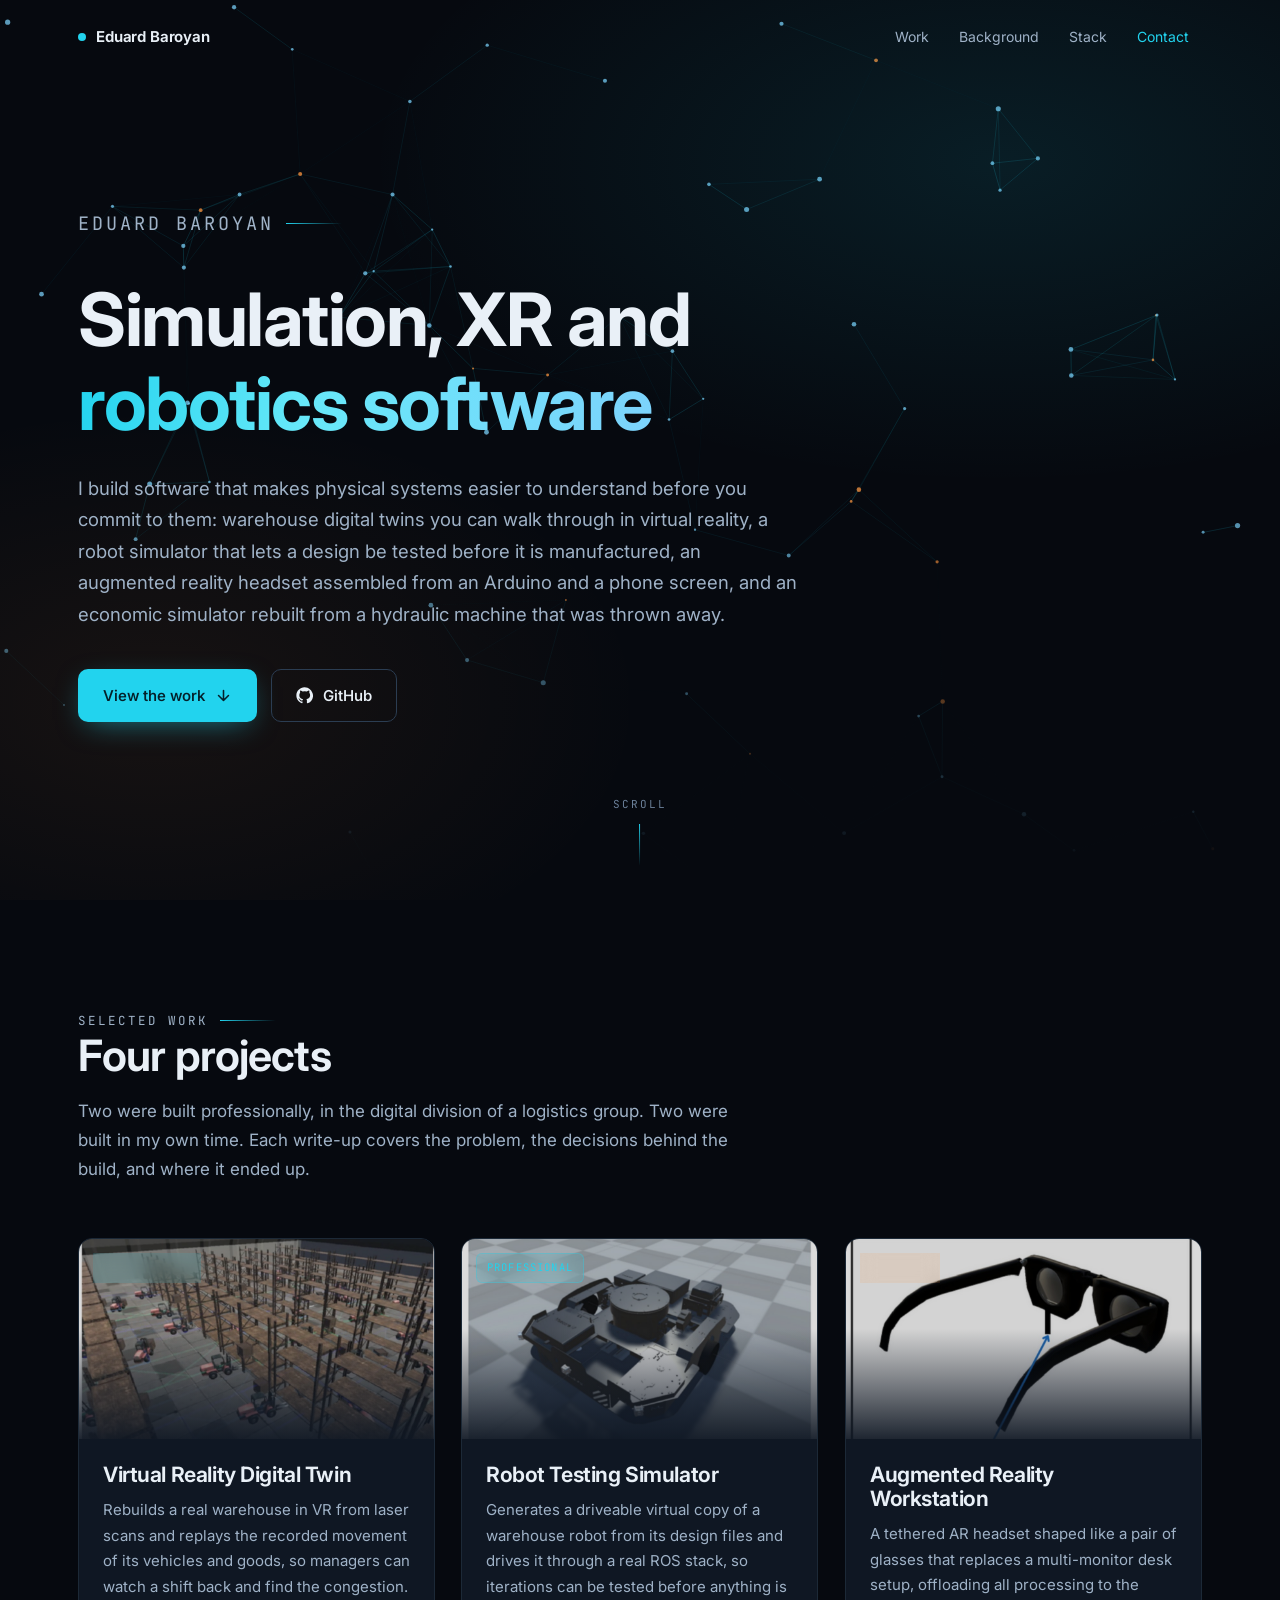
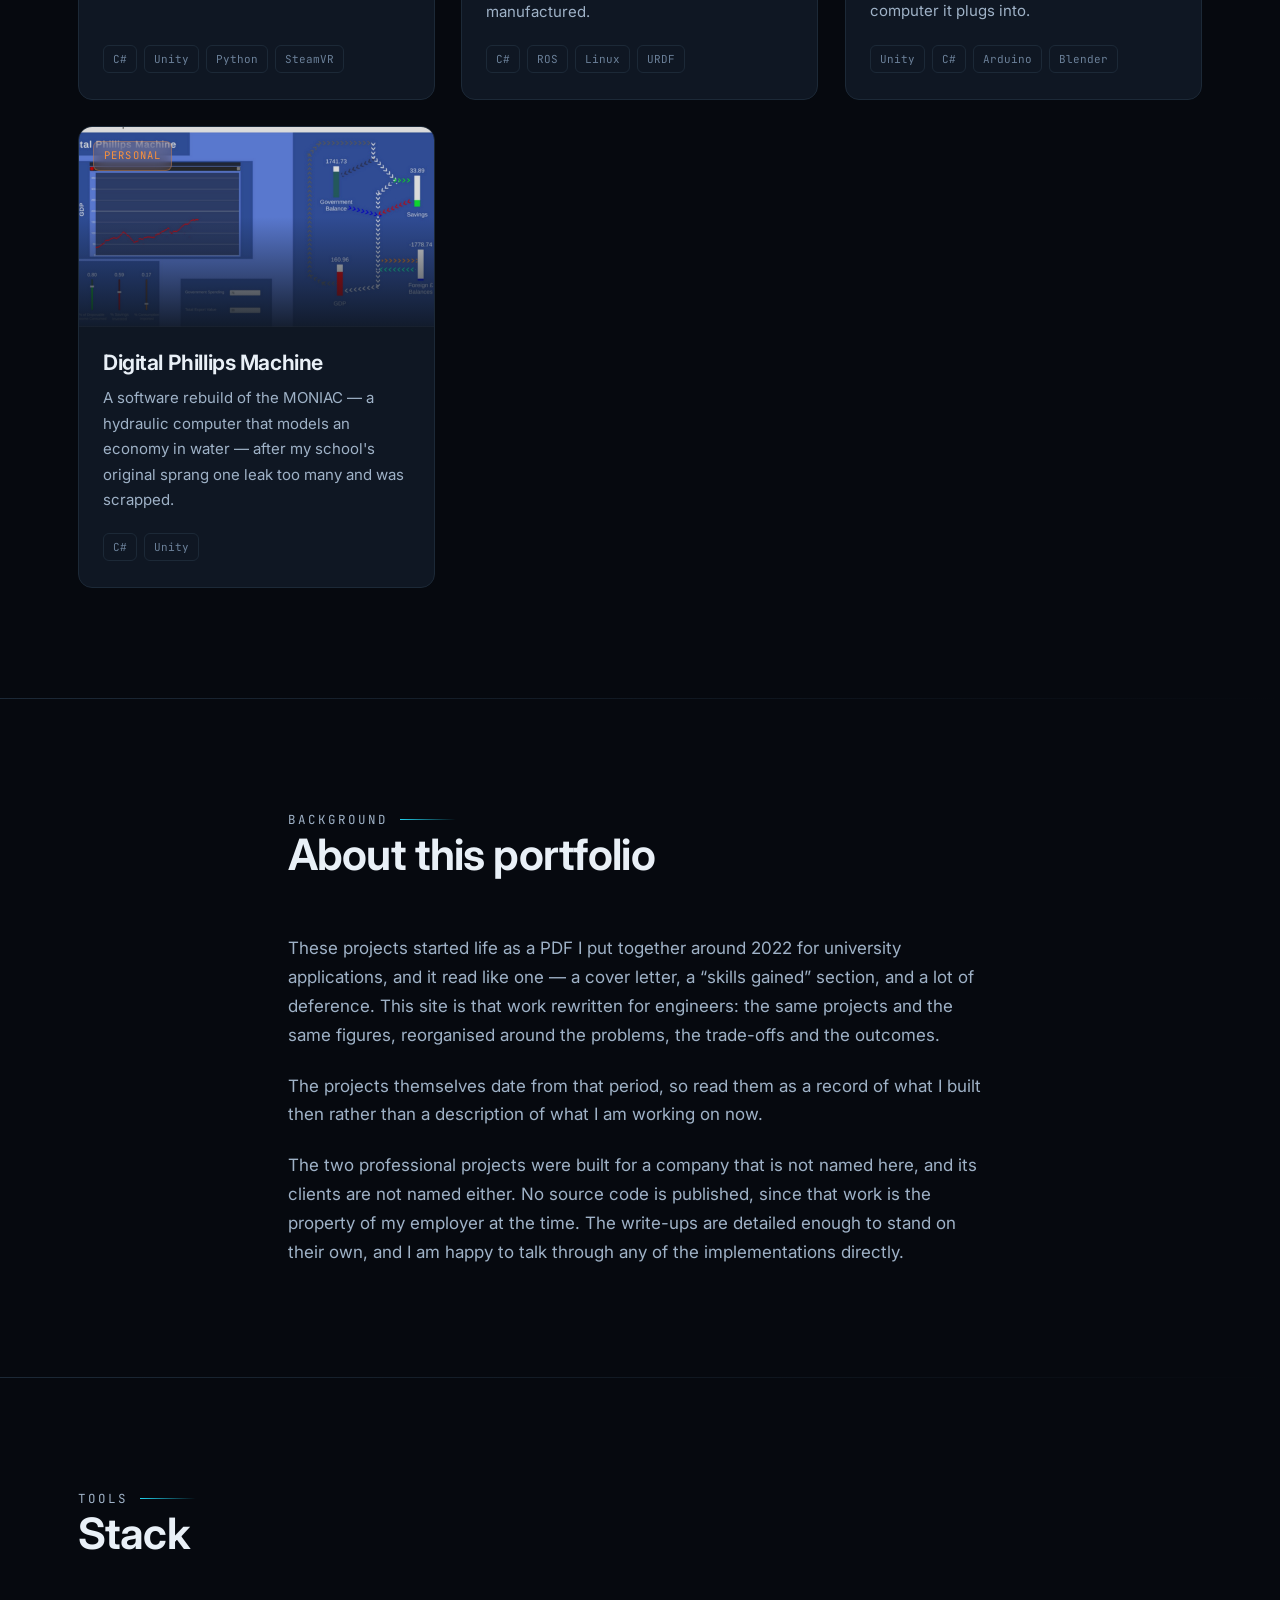
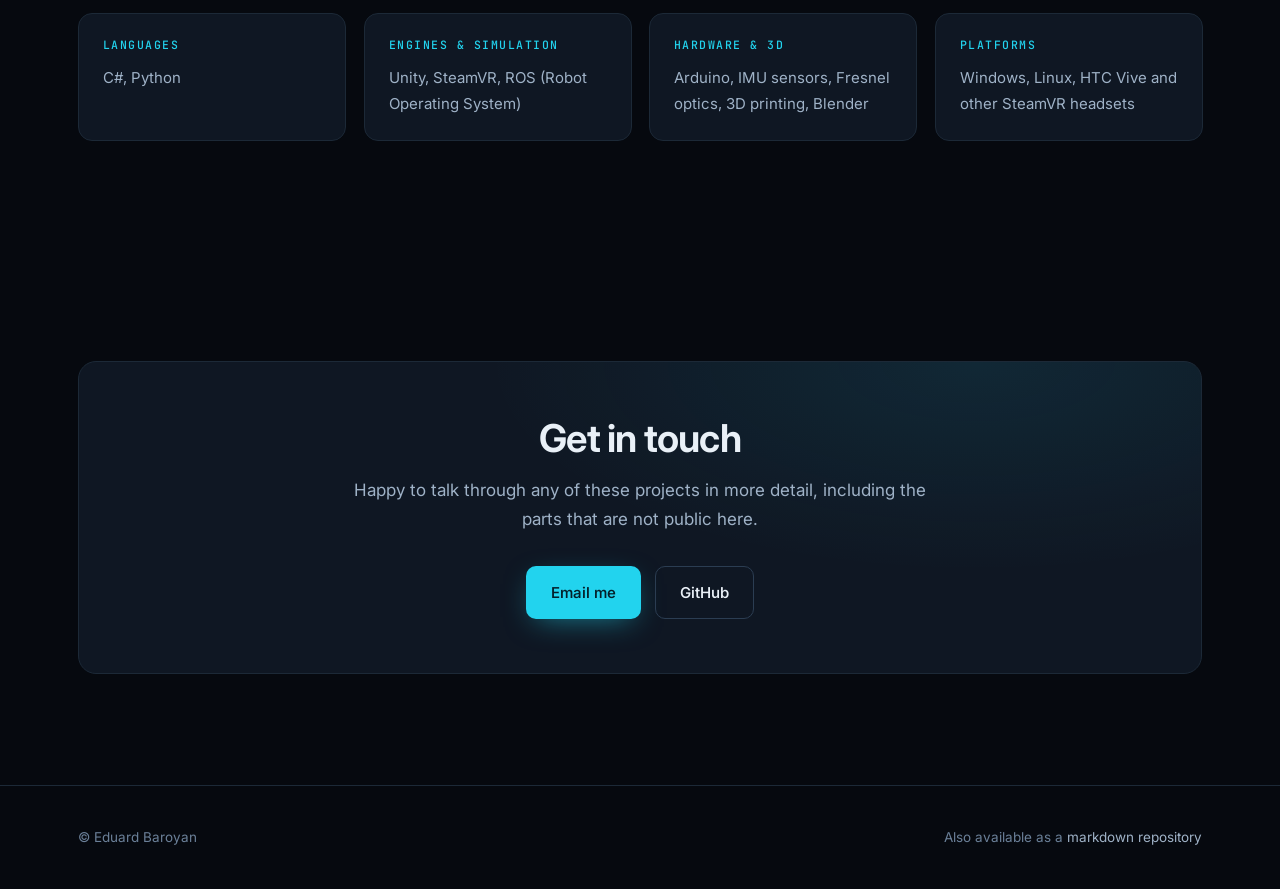
==== index.html @ 7ed6a8cb "Portfolio site: dark, animated, no build step Static HTML, one stylesheet and one script, served str" ====
<!DOCTYPE html>
<html lang="en">
<head>
<meta charset="utf-8">
<meta name="viewport" content="width=device-width, initial-scale=1">
<script>document.documentElement.className = "js";</script>
<title>Eduard Baroyan — Engineering &amp; Software Portfolio</title>
<meta name="description" content="Simulation, XR and robotics software: warehouse digital twins in virtual reality, a ROS robot testing simulator, a custom augmented reality headset, and an economic simulator.">
<meta name="author" content="Eduard Baroyan">

<meta property="og:type" content="website">
<meta property="og:title" content="Eduard Baroyan — Engineering &amp; Software Portfolio">
<meta property="og:description" content="Simulation, XR and robotics software: warehouse digital twins in virtual reality, a ROS robot testing simulator, a custom augmented reality headset, and an economic simulator.">
<meta property="og:image" content="https://edbaro23.github.io/assets/img/vr-digital-twin/warehouse-twin.jpg">
<meta property="og:url" content="https://edbaro23.github.io/">
<meta name="twitter:card" content="summary_large_image">

<link rel="icon" href="data:image/svg+xml,%3Csvg xmlns='http://www.w3.org/2000/svg' viewBox='0 0 32 32'%3E%3Crect width='32' height='32' rx='7' fill='%2306090f'/%3E%3Ccircle cx='16' cy='16' r='6' fill='none' stroke='%2322d3ee' stroke-width='2'/%3E%3Ccircle cx='16' cy='16' r='2.4' fill='%2322d3ee'/%3E%3C/svg%3E">

<link rel="preconnect" href="https://fonts.googleapis.com">
<link rel="preconnect" href="https://fonts.gstatic.com" crossorigin>
<link href="https://fonts.googleapis.com/css2?family=Inter:wght@400;500;600;700&family=JetBrains+Mono:wght@400;500&display=swap" rel="stylesheet">
<link rel="stylesheet" href="assets/css/style.css">
</head>
<body>

<div class="progress"></div>

<nav class="nav">
  <a class="nav__brand" href="#top"><span class="nav__dot"></span> Eduard Baroyan</a>
  <div class="nav__links">
    <a href="#work">Work</a>
    <a href="#background">Background</a>
    <a href="#stack">Stack</a>
    <a href="#contact">Contact</a>
  </div>
</nav>

<header class="hero" id="top">
  <canvas id="field" aria-hidden="true"></canvas>

  <div class="shell">
    <p class="eyebrow rise d1">Eduard Baroyan</p>
    <h1 class="rise d2">Simulation, XR and <span class="grad">robotics software</span></h1>
    <p class="rise d3">
      I build software that makes physical systems easier to understand before you commit to them:
      warehouse digital twins you can walk through in virtual reality, a robot simulator that lets a
      design be tested before it is manufactured, an augmented reality headset assembled from an Arduino
      and a phone screen, and an economic simulator rebuilt from a hydraulic machine that was thrown away.
    </p>
    <div class="cta-row rise d4">
      <a class="btn btn--primary" href="#work">
        View the work
        <svg viewBox="0 0 24 24" fill="none" stroke="currentColor" stroke-width="2.2" stroke-linecap="round" stroke-linejoin="round"><path d="M12 5v14M19 12l-7 7-7-7"/></svg>
      </a>
      <a class="btn btn--ghost" href="https://github.com/EdBaro23" target="_blank" rel="noopener">
        <svg viewBox="0 0 24 24" fill="currentColor"><path d="M12 .5C5.7.5.5 5.7.5 12c0 5.1 3.3 9.4 7.9 10.9.6.1.8-.2.8-.6v-2c-3.2.7-3.9-1.5-3.9-1.5-.5-1.3-1.3-1.7-1.3-1.7-1-.7.1-.7.1-.7 1.2.1 1.8 1.2 1.8 1.2 1 1.8 2.7 1.3 3.4 1 .1-.8.4-1.3.7-1.6-2.6-.3-5.3-1.3-5.3-5.7 0-1.3.5-2.3 1.2-3.1-.1-.3-.5-1.5.1-3.1 0 0 1-.3 3.3 1.2a11.4 11.4 0 0 1 6 0C17.6 4.7 18.6 5 18.6 5c.6 1.6.2 2.8.1 3.1.8.8 1.2 1.8 1.2 3.1 0 4.4-2.7 5.4-5.3 5.7.4.4.8 1.1.8 2.2v3.3c0 .4.2.7.8.6 4.6-1.5 7.9-5.8 7.9-10.9C23.5 5.7 18.3.5 12 .5z"/></svg>
        GitHub
      </a>
    </div>
  </div>

  <div class="scroll-hint" aria-hidden="true">Scroll<span></span></div>
</header>

<main>

<section id="work">
  <div class="shell">
    <div class="section-head reveal">
      <p class="eyebrow">Selected work</p>
      <h2>Four projects</h2>
      <p>
        Two were built professionally, in the digital division of a logistics group. Two were built in my
        own time. Each write-up covers the problem, the decisions behind the build, and where it ended up.
      </p>
    </div>

    <div class="grid">

      <a class="card reveal" href="projects/vr-digital-twin.html">
        <div class="card__media">
          <span class="tag tag--pro">Professional</span>
          <img src="assets/img/vr-digital-twin/warehouse-twin.jpg" alt="Warehouse vehicles moving through the digital twin" loading="lazy" width="1101" height="709">
        </div>
        <div class="card__body">
          <h3>Virtual Reality Digital Twin <span class="arrow">&rarr;</span></h3>
          <p>
            Rebuilds a real warehouse in VR from laser scans and replays the recorded movement of its
            vehicles and goods, so managers can watch a shift back and find the congestion.
          </p>
          <div class="stack-row">
            <span class="chip">C#</span><span class="chip">Unity</span><span class="chip">Python</span><span class="chip">SteamVR</span>
          </div>
        </div>
      </a>

      <a class="card reveal" data-delay="90" href="projects/robot-testing-simulator.html">
        <div class="card__media">
          <span class="tag tag--pro">Professional</span>
          <img src="assets/img/robot-testing-simulator/robot-model.jpg" alt="A simulated warehouse robot" loading="lazy" width="1106" height="776">
        </div>
        <div class="card__body">
          <h3>Robot Testing Simulator <span class="arrow">&rarr;</span></h3>
          <p>
            Generates a driveable virtual copy of a warehouse robot from its design files and drives it
            through a real ROS stack, so iterations can be tested before anything is manufactured.
          </p>
          <div class="stack-row">
            <span class="chip">C#</span><span class="chip">ROS</span><span class="chip">Linux</span><span class="chip">URDF</span>
          </div>
        </div>
      </a>

      <a class="card reveal" href="projects/ar-workstation.html">
        <div class="card__media">
          <span class="tag tag--personal">Personal</span>
          <img src="assets/img/ar-workstation/headset-render-angled.jpg" alt="Render of the augmented reality glasses" loading="lazy" width="1092" height="688">
        </div>
        <div class="card__body">
          <h3>Augmented Reality Workstation <span class="arrow">&rarr;</span></h3>
          <p>
            A tethered AR headset shaped like a pair of glasses that replaces a multi-monitor desk setup,
            offloading all processing to the computer it plugs into.
          </p>
          <div class="stack-row">
            <span class="chip">Unity</span><span class="chip">C#</span><span class="chip">Arduino</span><span class="chip">Blender</span>
          </div>
        </div>
      </a>

      <a class="card reveal" data-delay="90" href="projects/digital-phillips-machine.html">
        <div class="card__media">
          <span class="tag tag--personal">Personal</span>
          <img src="assets/img/digital-phillips-machine/app.jpg" alt="The Digital Phillips Machine application" loading="lazy" width="1400" height="676">
        </div>
        <div class="card__body">
          <h3>Digital Phillips Machine <span class="arrow">&rarr;</span></h3>
          <p>
            A software rebuild of the MONIAC &mdash; a hydraulic computer that models an economy in water
            &mdash; after my school's original sprang one leak too many and was scrapped.
          </p>
          <div class="stack-row">
            <span class="chip">C#</span><span class="chip">Unity</span>
          </div>
        </div>
      </a>

    </div>
  </div>
</section>

<hr class="rule">

<section id="background">
  <div class="shell narrow">
    <div class="section-head reveal">
      <p class="eyebrow">Background</p>
      <h2>About this portfolio</h2>
    </div>
    <div class="prose reveal">
      <p>
        These projects started life as a PDF I put together around 2022 for university applications, and it
        read like one &mdash; a cover letter, a &ldquo;skills gained&rdquo; section, and a lot of deference.
        This site is that work rewritten for engineers: the same projects and the same figures, reorganised
        around the problems, the trade-offs and the outcomes.
      </p>
      <p>
        The projects themselves date from that period, so read them as a record of what I built then rather
        than a description of what I am working on now.
      </p>
      <p>
        The two professional projects were built for a company that is not named here, and its clients are
        not named either. No source code is published, since that work is the property of my employer at the
        time. The write-ups are detailed enough to stand on their own, and I am happy to talk through any of
        the implementations directly.
      </p>
    </div>
  </div>
</section>

<hr class="rule">

<section id="stack">
  <div class="shell">
    <div class="section-head reveal">
      <p class="eyebrow">Tools</p>
      <h2>Stack</h2>
    </div>
    <div class="stack-grid">
      <div class="stack-card reveal"><h4>Languages</h4><p>C#, Python</p></div>
      <div class="stack-card reveal" data-delay="70"><h4>Engines &amp; simulation</h4><p>Unity, SteamVR, ROS (Robot Operating System)</p></div>
      <div class="stack-card reveal" data-delay="140"><h4>Hardware &amp; 3D</h4><p>Arduino, IMU sensors, Fresnel optics, 3D printing, Blender</p></div>
      <div class="stack-card reveal" data-delay="210"><h4>Platforms</h4><p>Windows, Linux, HTC Vive and other SteamVR headsets</p></div>
    </div>
  </div>
</section>

<section id="contact">
  <div class="shell">
    <div class="contact-box reveal">
      <h2>Get in touch</h2>
      <p>
        Happy to talk through any of these projects in more detail, including the parts that are not
        public here.
      </p>
      <div class="cta-row">
        <a class="btn btn--primary" href="mailto:eduardbaro4@gmail.com">Email me</a>
        <a class="btn btn--ghost" href="https://github.com/EdBaro23" target="_blank" rel="noopener">GitHub</a>
      </div>
    </div>
  </div>
</section>

</main>

<footer>
  <div class="shell">
    <div class="foot-row">
      <span>&copy; Eduard Baroyan</span>
      <span>Also available as a <a href="https://github.com/EdBaro23/engineering-portfolio">markdown repository</a></span>
    </div>
  </div>
</footer>

<script src="assets/js/main.js"></script>
</body>
</html>
---- assets/css/style.css ----
/* ============================================================
   Eduard Baroyan — engineering portfolio
   ============================================================ */

:root {
  --bg: #06090f;
  --bg-soft: #0a0f18;
  --surface: #0f1723;
  --surface-hi: #16202f;
  --border: #1c2937;
  --border-hi: #2b3d52;

  --text: #e9f0f7;
  --text-dim: #9fb2c7;
  --text-faint: #6b8099;

  --accent: #22d3ee;
  --accent-deep: #0891b2;
  --accent-soft: rgba(34, 211, 238, 0.12);
  --warm: #fb923c;
  --warm-soft: rgba(251, 146, 60, 0.12);

  --font: "Inter", -apple-system, BlinkMacSystemFont, "Segoe UI", Roboto, sans-serif;
  --mono: "JetBrains Mono", ui-monospace, SFMono-Regular, Menlo, monospace;

  --shell: 1180px;
  --radius: 14px;
  --ease: cubic-bezier(0.22, 1, 0.36, 1);
}

*,
*::before,
*::after { box-sizing: border-box; }

html {
  scroll-behavior: smooth;
  scroll-padding-top: 90px;
  -webkit-text-size-adjust: 100%;
}

body {
  margin: 0;
  background: var(--bg);
  color: var(--text);
  font-family: var(--font);
  font-size: 17px;
  line-height: 1.7;
  -webkit-font-smoothing: antialiased;
  overflow-x: hidden;
}

img { max-width: 100%; display: block; }
a { color: var(--accent); text-decoration: none; }

h1, h2, h3, h4 {
  line-height: 1.15;
  letter-spacing: -0.02em;
  margin: 0;
  font-weight: 650;
}

::selection { background: var(--accent); color: #04202a; }

.shell {
  width: 100%;
  max-width: var(--shell);
  margin: 0 auto;
  padding: 0 28px;
}

.narrow { max-width: 760px; }

/* ---------- scroll progress ---------- */

.progress {
  position: fixed;
  inset: 0 auto auto 0;
  height: 2px;
  width: 100%;
  transform: scaleX(0);
  transform-origin: 0 50%;
  background: linear-gradient(90deg, var(--accent-deep), var(--accent));
  z-index: 100;
}

/* ---------- navigation ---------- */

.nav {
  position: fixed;
  top: 0;
  left: 0;
  right: 0;
  z-index: 90;
  display: flex;
  align-items: center;
  justify-content: space-between;
  gap: 24px;
  padding: 18px 28px;
  max-width: var(--shell);
  margin: 0 auto;
  transition: transform 0.4s var(--ease), background 0.3s, border-color 0.3s, padding 0.3s;
}

.nav::before {
  content: "";
  position: fixed;
  inset: 0 0 auto 0;
  height: 72px;
  background: rgba(6, 9, 15, 0.72);
  backdrop-filter: blur(14px);
  -webkit-backdrop-filter: blur(14px);
  border-bottom: 1px solid transparent;
  opacity: 0;
  transition: opacity 0.35s, border-color 0.35s;
  z-index: -1;
}

.nav.stuck::before { opacity: 1; border-bottom-color: var(--border); }

.nav__brand {
  font-weight: 650;
  color: var(--text);
  letter-spacing: -0.01em;
  font-size: 15px;
  display: flex;
  align-items: center;
  gap: 10px;
}

.nav__dot {
  width: 8px;
  height: 8px;
  border-radius: 50%;
  background: var(--accent);
  box-shadow: 0 0 0 0 var(--accent-soft);
  animation: pulse 2.8s infinite;
}

@keyframes pulse {
  0%   { box-shadow: 0 0 0 0 rgba(34, 211, 238, 0.5); }
  70%  { box-shadow: 0 0 0 10px rgba(34, 211, 238, 0); }
  100% { box-shadow: 0 0 0 0 rgba(34, 211, 238, 0); }
}

.nav__links {
  display: flex;
  align-items: center;
  gap: 4px;
  font-size: 14px;
}

.nav__links a {
  color: var(--text-dim);
  padding: 7px 13px;
  border-radius: 8px;
  transition: color 0.2s, background 0.2s;
  position: relative;
}

.nav__links a:hover { color: var(--text); background: var(--surface); }
.nav__links a.active { color: var(--accent); }

/* ---------- hero ---------- */

.hero {
  position: relative;
  min-height: 100svh;
  display: flex;
  align-items: center;
  padding: 120px 0 90px;
  overflow: hidden;
}

#field {
  position: absolute;
  inset: 0;
  width: 100%;
  height: 100%;
  z-index: 0;
}

.hero::after {
  content: "";
  position: absolute;
  inset: 0;
  z-index: 1;
  pointer-events: none;
  background:
    radial-gradient(900px 460px at 78% 18%, rgba(34, 211, 238, 0.10), transparent 70%),
    radial-gradient(700px 420px at 12% 78%, rgba(251, 146, 60, 0.07), transparent 70%),
    linear-gradient(180deg, transparent 55%, var(--bg) 97%);
}

.hero .shell { position: relative; z-index: 2; }

.eyebrow {
  font-family: var(--mono);
  font-size: 12.5px;
  letter-spacing: 0.16em;
  text-transform: uppercase;
  color: var(--accent);
  margin: 0 0 22px;
  display: flex;
  align-items: center;
  gap: 12px;
}

.eyebrow::after {
  content: "";
  height: 1px;
  width: 56px;
  background: linear-gradient(90deg, var(--accent), transparent);
}

.hero h1 {
  font-size: clamp(2.6rem, 6.4vw, 4.6rem);
  font-weight: 700;
  max-width: 15ch;
  margin-bottom: 26px;
}

.hero h1 .grad {
  background: linear-gradient(100deg, var(--accent) 0%, #67e8f9 40%, #7dd3fc 100%);
  -webkit-background-clip: text;
  background-clip: text;
  -webkit-text-fill-color: transparent;
}

.hero p {
  font-size: clamp(1rem, 1.7vw, 1.16rem);
  color: var(--text-dim);
  max-width: 60ch;
  margin: 0 0 38px;
}

.cta-row { display: flex; flex-wrap: wrap; gap: 14px; align-items: center; }

.btn {
  display: inline-flex;
  align-items: center;
  gap: 10px;
  padding: 13px 24px;
  border-radius: 10px;
  font-size: 15px;
  font-weight: 550;
  border: 1px solid transparent;
  transition: transform 0.25s var(--ease), background 0.25s, border-color 0.25s, box-shadow 0.25s;
}

.btn--primary {
  background: var(--accent);
  color: #04202a;
  box-shadow: 0 8px 30px -10px rgba(34, 211, 238, 0.6);
}

.btn--primary:hover { transform: translateY(-2px); box-shadow: 0 14px 40px -12px rgba(34, 211, 238, 0.75); }

.btn--ghost { border-color: var(--border-hi); color: var(--text); }
.btn--ghost:hover { border-color: var(--accent); color: var(--accent); transform: translateY(-2px); }

.btn svg { width: 17px; height: 17px; }

/* scroll hint */

.scroll-hint {
  position: absolute;
  left: 50%;
  bottom: 34px;
  transform: translateX(-50%);
  z-index: 2;
  font-family: var(--mono);
  font-size: 11px;
  letter-spacing: 0.18em;
  text-transform: uppercase;
  color: var(--text-faint);
  display: flex;
  flex-direction: column;
  align-items: center;
  gap: 10px;
}

.scroll-hint span {
  width: 1px;
  height: 42px;
  background: linear-gradient(180deg, var(--accent), transparent);
  animation: drop 2.2s infinite;
}

@keyframes drop {
  0%   { transform: scaleY(0); transform-origin: top; }
  45%  { transform: scaleY(1); transform-origin: top; }
  55%  { transform: scaleY(1); transform-origin: bottom; }
  100% { transform: scaleY(0); transform-origin: bottom; }
}

/* ---------- sections ---------- */

section { padding: 110px 0; position: relative; }

.section-head { margin-bottom: 54px; }

.section-head h2 {
  font-size: clamp(1.9rem, 3.6vw, 2.7rem);
  margin-bottom: 16px;
}

.section-head p {
  color: var(--text-dim);
  max-width: 62ch;
  margin: 0;
}

.rule {
  height: 1px;
  background: linear-gradient(90deg, var(--border), transparent);
  border: 0;
  margin: 0;
}

/* ---------- project cards ---------- */

.grid {
  display: grid;
  grid-template-columns: repeat(auto-fit, minmax(340px, 1fr));
  gap: 26px;
}

.card {
  position: relative;
  display: flex;
  flex-direction: column;
  background: var(--surface);
  border: 1px solid var(--border);
  border-radius: var(--radius);
  overflow: hidden;
  color: inherit;
  transition: transform 0.45s var(--ease), border-color 0.35s, box-shadow 0.45s;
}

.card:hover {
  transform: translateY(-7px);
  border-color: var(--border-hi);
  box-shadow: 0 26px 60px -30px rgba(0, 0, 0, 0.95), 0 0 0 1px rgba(34, 211, 238, 0.14);
}

.card__media {
  position: relative;
  aspect-ratio: 16 / 9;
  overflow: hidden;
  background: var(--bg-soft);
}

.card__media img {
  width: 100%;
  height: 100%;
  object-fit: cover;
  transition: transform 0.7s var(--ease), filter 0.5s;
  filter: saturate(0.92) brightness(0.86);
}

.card:hover .card__media img { transform: scale(1.06); filter: saturate(1.05) brightness(1); }

.card__media::after {
  content: "";
  position: absolute;
  inset: 0;
  background: linear-gradient(180deg, transparent 45%, rgba(15, 23, 35, 0.92) 100%);
}

.tag {
  position: absolute;
  top: 14px;
  left: 14px;
  z-index: 2;
  font-family: var(--mono);
  font-size: 10.5px;
  letter-spacing: 0.11em;
  text-transform: uppercase;
  padding: 5px 10px;
  border-radius: 6px;
  backdrop-filter: blur(8px);
  -webkit-backdrop-filter: blur(8px);
}

.tag--pro { background: var(--accent-soft); color: var(--accent); border: 1px solid rgba(34, 211, 238, 0.3); }
.tag--personal { background: var(--warm-soft); color: var(--warm); border: 1px solid rgba(251, 146, 60, 0.3); }

.card__body { padding: 24px 24px 26px; display: flex; flex-direction: column; flex: 1; }

.card__body h3 {
  font-size: 1.32rem;
  margin-bottom: 10px;
  display: flex;
  align-items: center;
  gap: 9px;
  transition: color 0.25s;
}

.card:hover .card__body h3 { color: var(--accent); }

.card__body h3 .arrow {
  opacity: 0;
  transform: translateX(-6px);
  transition: opacity 0.3s, transform 0.3s var(--ease);
  font-size: 1rem;
}

.card:hover .card__body h3 .arrow { opacity: 1; transform: translateX(0); }

.card__body p {
  color: var(--text-dim);
  font-size: 15px;
  margin: 0 0 20px;
  flex: 1;
}

.stack-row { display: flex; flex-wrap: wrap; gap: 7px; }

.chip {
  font-family: var(--mono);
  font-size: 11px;
  color: var(--text-faint);
  border: 1px solid var(--border);
  border-radius: 6px;
  padding: 4px 9px;
  transition: border-color 0.3s, color 0.3s;
}

.card:hover .chip { border-color: var(--border-hi); color: var(--text-dim); }

/* ---------- stack table ---------- */

.stack-grid {
  display: grid;
  grid-template-columns: repeat(auto-fit, minmax(250px, 1fr));
  gap: 18px;
}

.stack-card {
  background: var(--surface);
  border: 1px solid var(--border);
  border-radius: var(--radius);
  padding: 24px;
  transition: border-color 0.3s, transform 0.4s var(--ease);
}

.stack-card:hover { border-color: var(--border-hi); transform: translateY(-4px); }

.stack-card h4 {
  font-family: var(--mono);
  font-size: 11.5px;
  letter-spacing: 0.13em;
  text-transform: uppercase;
  color: var(--accent);
  margin-bottom: 14px;
  font-weight: 500;
}

.stack-card p { margin: 0; color: var(--text-dim); font-size: 15px; }

/* ---------- prose (project pages) ---------- */

.prose { max-width: 760px; }
.prose > * + * { margin-top: 22px; }

.prose h2 {
  font-size: 1.72rem;
  margin-top: 64px;
  padding-top: 4px;
  scroll-margin-top: 100px;
}

.prose h3 { font-size: 1.2rem; margin-top: 40px; }

.prose p { color: var(--text-dim); margin-bottom: 0; }
.prose strong { color: var(--text); font-weight: 600; }

.prose ul { color: var(--text-dim); padding-left: 0; list-style: none; }

.prose ul li {
  position: relative;
  padding-left: 26px;
  margin-bottom: 13px;
}

.prose ul li::before {
  content: "";
  position: absolute;
  left: 3px;
  top: 11px;
  width: 7px;
  height: 7px;
  border-radius: 2px;
  background: var(--accent);
  opacity: 0.75;
}

.lead {
  font-size: 1.2rem;
  color: var(--text) !important;
  border-left: 2px solid var(--accent);
  padding-left: 22px;
}

/* figures */

figure { margin: 46px 0; }

figure img {
  width: 100%;
  border-radius: 12px;
  border: 1px solid var(--border);
  cursor: zoom-in;
  transition: transform 0.5s var(--ease), border-color 0.3s;
}

figure img:hover { transform: scale(1.012); border-color: var(--border-hi); }

figcaption {
  color: var(--text-faint);
  font-size: 13.5px;
  line-height: 1.6;
  margin-top: 14px;
  padding-left: 15px;
  border-left: 2px solid var(--border);
}

.figure-pair {
  display: grid;
  grid-template-columns: 1fr 1fr;
  gap: 20px;
  margin: 46px 0;
}

.figure-pair figure { margin: 0; }

/* Wide figures break out of the prose column. Centred with margin rather than a
   transform, so the scroll-reveal transform on the same element still works. */

.figure-wide {
  width: min(1180px, calc(100vw - 56px));
  margin-left: calc(50% - min(1180px, calc(100vw - 56px)) / 2);
}

/* meta bar */

.meta {
  display: grid;
  grid-template-columns: repeat(auto-fit, minmax(158px, 1fr));
  gap: 1px;
  background: var(--border);
  border: 1px solid var(--border);
  border-radius: var(--radius);
  overflow: hidden;
  margin: 0 0 12px;
}

.meta div { background: var(--surface); padding: 18px 20px; }

.meta dt {
  font-family: var(--mono);
  font-size: 10.5px;
  letter-spacing: 0.13em;
  text-transform: uppercase;
  color: var(--text-faint);
  margin-bottom: 7px;
}

.meta dd { margin: 0; font-size: 14.5px; color: var(--text); }

/* ---------- project page header ---------- */

.page-hero {
  position: relative;
  padding: 170px 0 60px;
  overflow: hidden;
  border-bottom: 1px solid var(--border);
}

.page-hero__bg {
  position: absolute;
  inset: 0;
  z-index: 0;
}

.page-hero__bg img {
  width: 100%;
  height: 100%;
  object-fit: cover;
  filter: blur(2px) saturate(0.6) brightness(0.34);
  transform: scale(1.08);
}

.page-hero::after {
  content: "";
  position: absolute;
  inset: 0;
  z-index: 1;
  background:
    radial-gradient(700px 320px at 20% 30%, rgba(34, 211, 238, 0.13), transparent 70%),
    linear-gradient(180deg, rgba(6, 9, 15, 0.7) 0%, rgba(6, 9, 15, 0.86) 55%, var(--bg) 100%);
}

.page-hero .shell { position: relative; z-index: 2; }

.page-hero h1 {
  font-size: clamp(2.1rem, 5vw, 3.5rem);
  max-width: 18ch;
  margin-bottom: 22px;
}

.page-hero .lead { border: 0; padding: 0; max-width: 65ch; color: var(--text-dim) !important; }

.back-link {
  display: inline-flex;
  align-items: center;
  gap: 9px;
  font-family: var(--mono);
  font-size: 12px;
  letter-spacing: 0.1em;
  text-transform: uppercase;
  color: var(--text-faint);
  margin-bottom: 26px;
  transition: color 0.25s, gap 0.25s;
}

.back-link:hover { color: var(--accent); gap: 14px; }

/* ---------- pager ---------- */

.pager {
  display: grid;
  grid-template-columns: repeat(auto-fit, minmax(260px, 1fr));
  gap: 18px;
  margin-top: 40px;
}

.pager a {
  border: 1px solid var(--border);
  border-radius: var(--radius);
  padding: 22px 24px;
  background: var(--surface);
  color: var(--text);
  transition: border-color 0.3s, transform 0.4s var(--ease), background 0.3s;
}

.pager a:hover { border-color: var(--accent); transform: translateY(-4px); background: var(--surface-hi); }

.pager span {
  display: block;
  font-family: var(--mono);
  font-size: 10.5px;
  letter-spacing: 0.13em;
  text-transform: uppercase;
  color: var(--text-faint);
  margin-bottom: 8px;
}

.pager strong { font-weight: 600; font-size: 1.05rem; }

/* ---------- contact ---------- */

.contact-box {
  border: 1px solid var(--border);
  border-radius: 18px;
  padding: 54px 44px;
  background:
    radial-gradient(700px 300px at 80% 0%, rgba(34, 211, 238, 0.09), transparent 70%),
    var(--surface);
  text-align: center;
}

.contact-box h2 { font-size: clamp(1.7rem, 3.4vw, 2.4rem); margin-bottom: 16px; }
.contact-box p { color: var(--text-dim); max-width: 52ch; margin: 0 auto 32px; }
.contact-box .cta-row { justify-content: center; }

/* ---------- footer ---------- */

footer {
  border-top: 1px solid var(--border);
  padding: 40px 0;
  color: var(--text-faint);
  font-size: 13.5px;
}

.foot-row { display: flex; flex-wrap: wrap; gap: 16px; justify-content: space-between; align-items: center; }
footer a { color: var(--text-dim); }
footer a:hover { color: var(--accent); }

/* ---------- lightbox ---------- */

.lightbox {
  position: fixed;
  inset: 0;
  z-index: 200;
  background: rgba(4, 7, 12, 0.95);
  backdrop-filter: blur(10px);
  -webkit-backdrop-filter: blur(10px);
  display: flex;
  align-items: center;
  justify-content: center;
  padding: 40px;
  opacity: 0;
  pointer-events: none;
  transition: opacity 0.3s;
  cursor: zoom-out;
}

.lightbox.open { opacity: 1; pointer-events: auto; }

.lightbox img {
  max-width: 100%;
  max-height: 100%;
  border-radius: 10px;
  border: 1px solid var(--border-hi);
  transform: scale(0.96);
  transition: transform 0.35s var(--ease);
}

.lightbox.open img { transform: scale(1); }

.lightbox__close {
  position: absolute;
  top: 22px;
  right: 26px;
  color: var(--text-dim);
  font-size: 30px;
  line-height: 1;
  background: none;
  border: 0;
  cursor: pointer;
  padding: 8px;
}

.lightbox__close:hover { color: var(--accent); }

/* ---------- reveal on scroll ----------
   Only hidden when scripting is available, so the page is fully readable if the
   script fails to load or the observer never fires. */

.js .reveal {
  opacity: 0;
  transform: translateY(26px);
  transition: opacity 0.8s var(--ease), transform 0.8s var(--ease);
  will-change: opacity, transform;
}

.js .reveal.in { opacity: 1; transform: none; }

/* hero intro stagger */

.rise { opacity: 0; transform: translateY(20px); animation: rise 0.9s var(--ease) forwards; }

@keyframes rise { to { opacity: 1; transform: none; } }

.d1 { animation-delay: 0.05s; }
.d2 { animation-delay: 0.16s; }
.d3 { animation-delay: 0.27s; }
.d4 { animation-delay: 0.38s; }
.d5 { animation-delay: 0.5s; }

/* ---------- responsive ---------- */

@media (max-width: 900px) {
  .figure-wide { width: 100%; margin-left: 0; }
  .figure-pair { grid-template-columns: 1fr; }
}

/* the scroll cue only has room on a reasonably tall window */
@media (max-height: 780px) {
  .scroll-hint { display: none; }
}

@media (max-width: 680px) {
  body { font-size: 16px; }
  section { padding: 78px 0; }
  .shell { padding: 0 20px; }
  .nav { padding: 14px 20px; }
  .nav__links { display: none; }
  .contact-box { padding: 40px 24px; }
  .page-hero { padding: 130px 0 46px; }
}

/* ---------- motion preferences ---------- */

@media (prefers-reduced-motion: reduce) {
  html { scroll-behavior: auto; }
  *, *::before, *::after {
    animation-duration: 0.001s !important;
    animation-iteration-count: 1 !important;
    transition-duration: 0.001s !important;
  }
  .js .reveal { opacity: 1; transform: none; }
  .rise { opacity: 1; transform: none; }
}
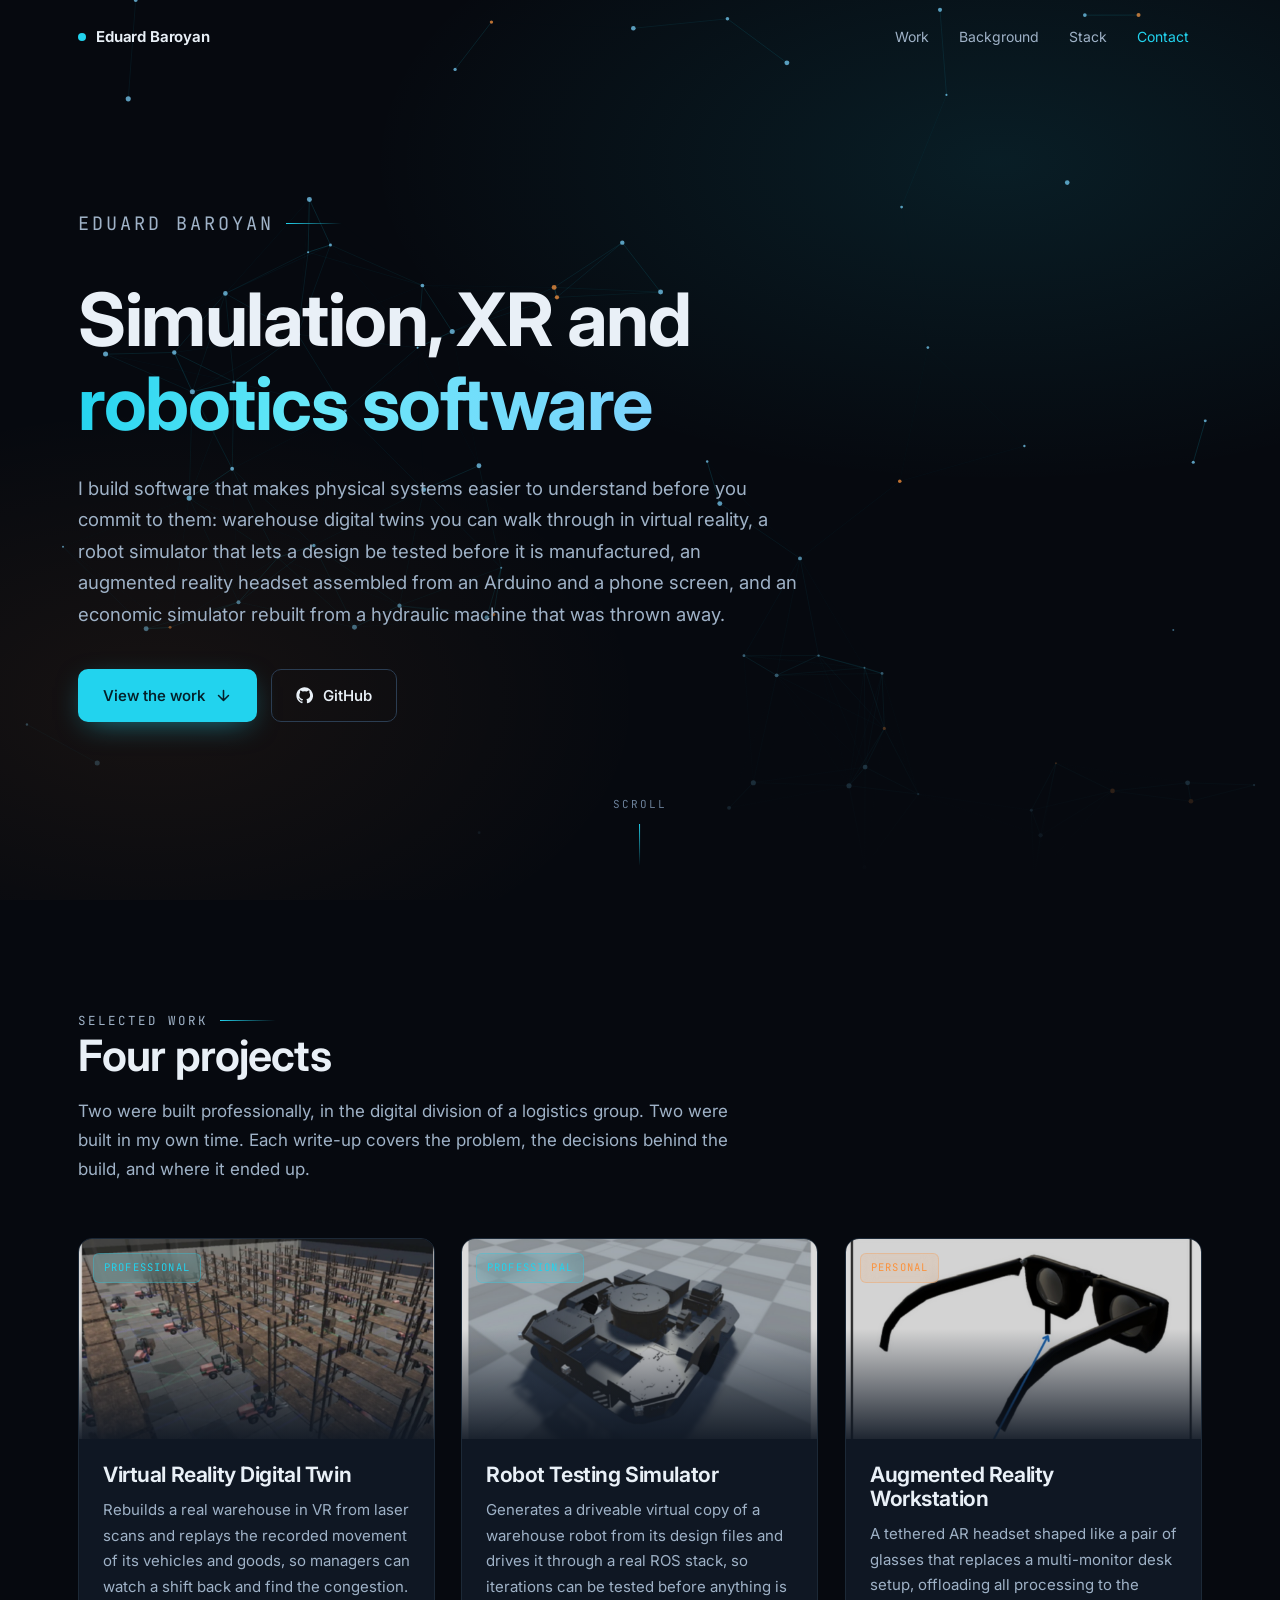
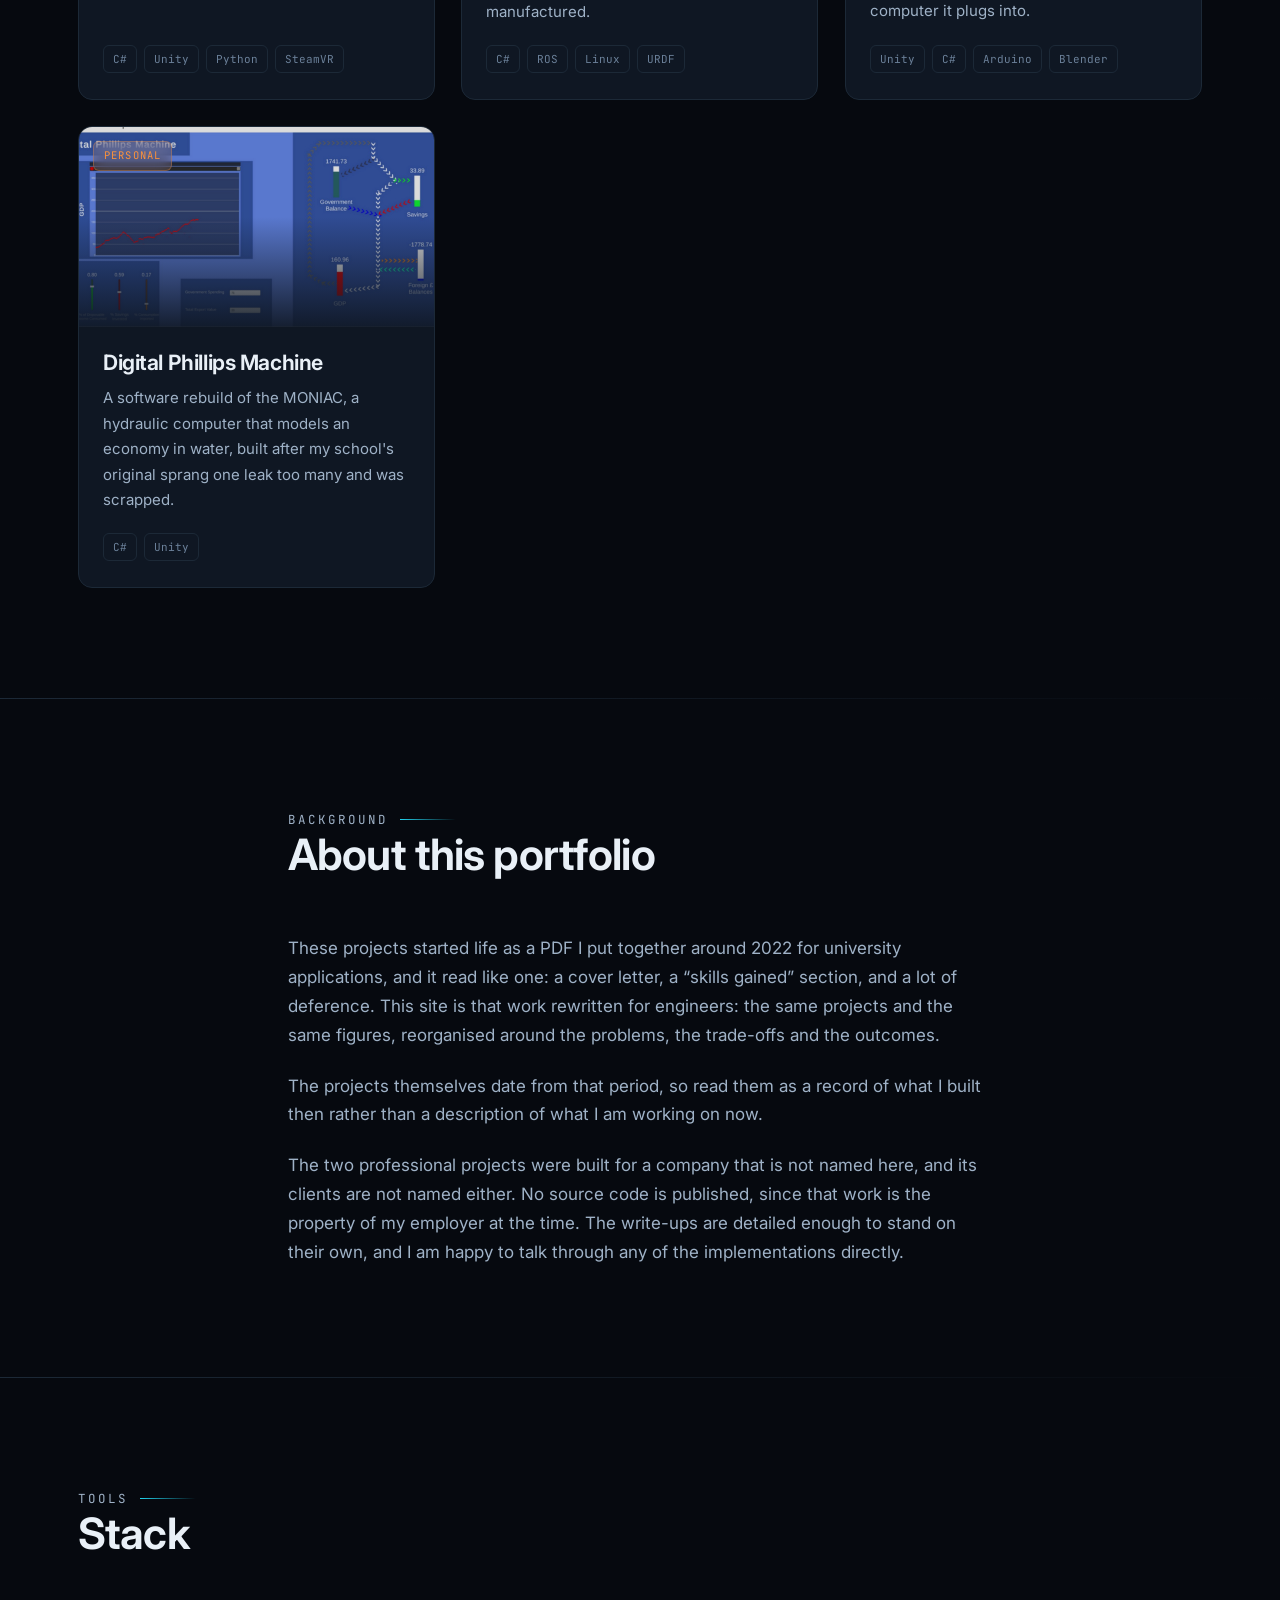
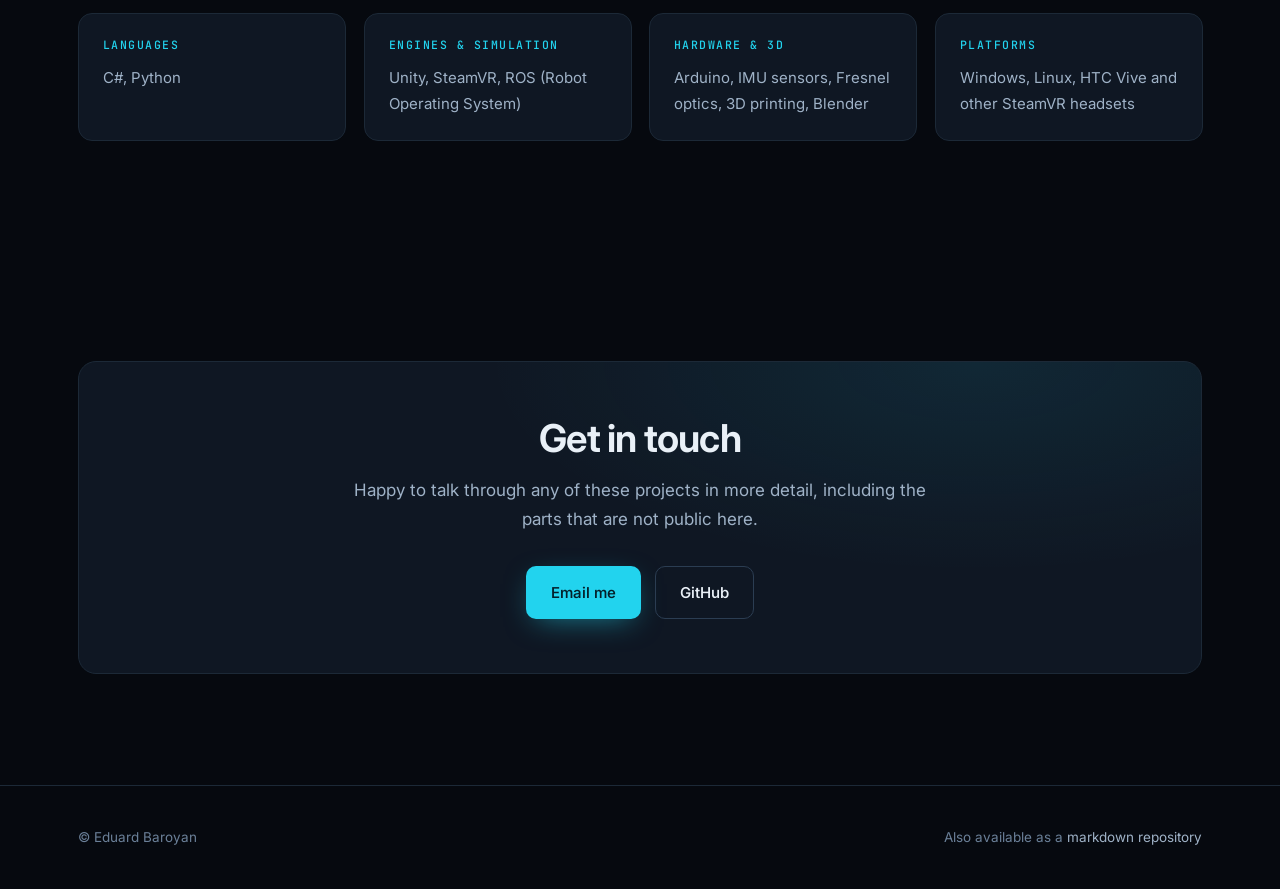
==== commit bb4dbff5: "Rewrite em dash constructions as plain punctuation" ====
--- a/index.html
+++ b/index.html
@@ -4,12 +4,12 @@
 <meta charset="utf-8">
 <meta name="viewport" content="width=device-width, initial-scale=1">
 <script>document.documentElement.className = "js";</script>
-<title>Eduard Baroyan — Engineering &amp; Software Portfolio</title>
+<title>Eduard Baroyan | Engineering &amp; Software Portfolio</title>
 <meta name="description" content="Simulation, XR and robotics software: warehouse digital twins in virtual reality, a ROS robot testing simulator, a custom augmented reality headset, and an economic simulator.">
 <meta name="author" content="Eduard Baroyan">
 
 <meta property="og:type" content="website">
-<meta property="og:title" content="Eduard Baroyan — Engineering &amp; Software Portfolio">
+<meta property="og:title" content="Eduard Baroyan | Engineering &amp; Software Portfolio">
 <meta property="og:description" content="Simulation, XR and robotics software: warehouse digital twins in virtual reality, a ROS robot testing simulator, a custom augmented reality headset, and an economic simulator.">
 <meta property="og:image" content="https://edbaro23.github.io/assets/img/vr-digital-twin/warehouse-twin.jpg">
 <meta property="og:url" content="https://edbaro23.github.io/">
@@ -137,8 +137,8 @@
         <div class="card__body">
           <h3>Digital Phillips Machine <span class="arrow">&rarr;</span></h3>
           <p>
-            A software rebuild of the MONIAC &mdash; a hydraulic computer that models an economy in water
-            &mdash; after my school's original sprang one leak too many and was scrapped.
+            A software rebuild of the MONIAC, a hydraulic computer that models an economy in water,
+            built after my school's original sprang one leak too many and was scrapped.
           </p>
           <div class="stack-row">
             <span class="chip">C#</span><span class="chip">Unity</span>
@@ -161,7 +161,7 @@
     <div class="prose reveal">
       <p>
         These projects started life as a PDF I put together around 2022 for university applications, and it
-        read like one &mdash; a cover letter, a &ldquo;skills gained&rdquo; section, and a lot of deference.
+        read like one: a cover letter, a &ldquo;skills gained&rdquo; section, and a lot of deference.
         This site is that work rewritten for engineers: the same projects and the same figures, reorganised
         around the problems, the trade-offs and the outcomes.
       </p>
--- a/assets/css/style.css
+++ b/assets/css/style.css
@@ -1,5 +1,5 @@
 /* ============================================================
-   Eduard Baroyan — engineering portfolio
+   Eduard Baroyan, engineering portfolio
    ============================================================ */
 
 :root {
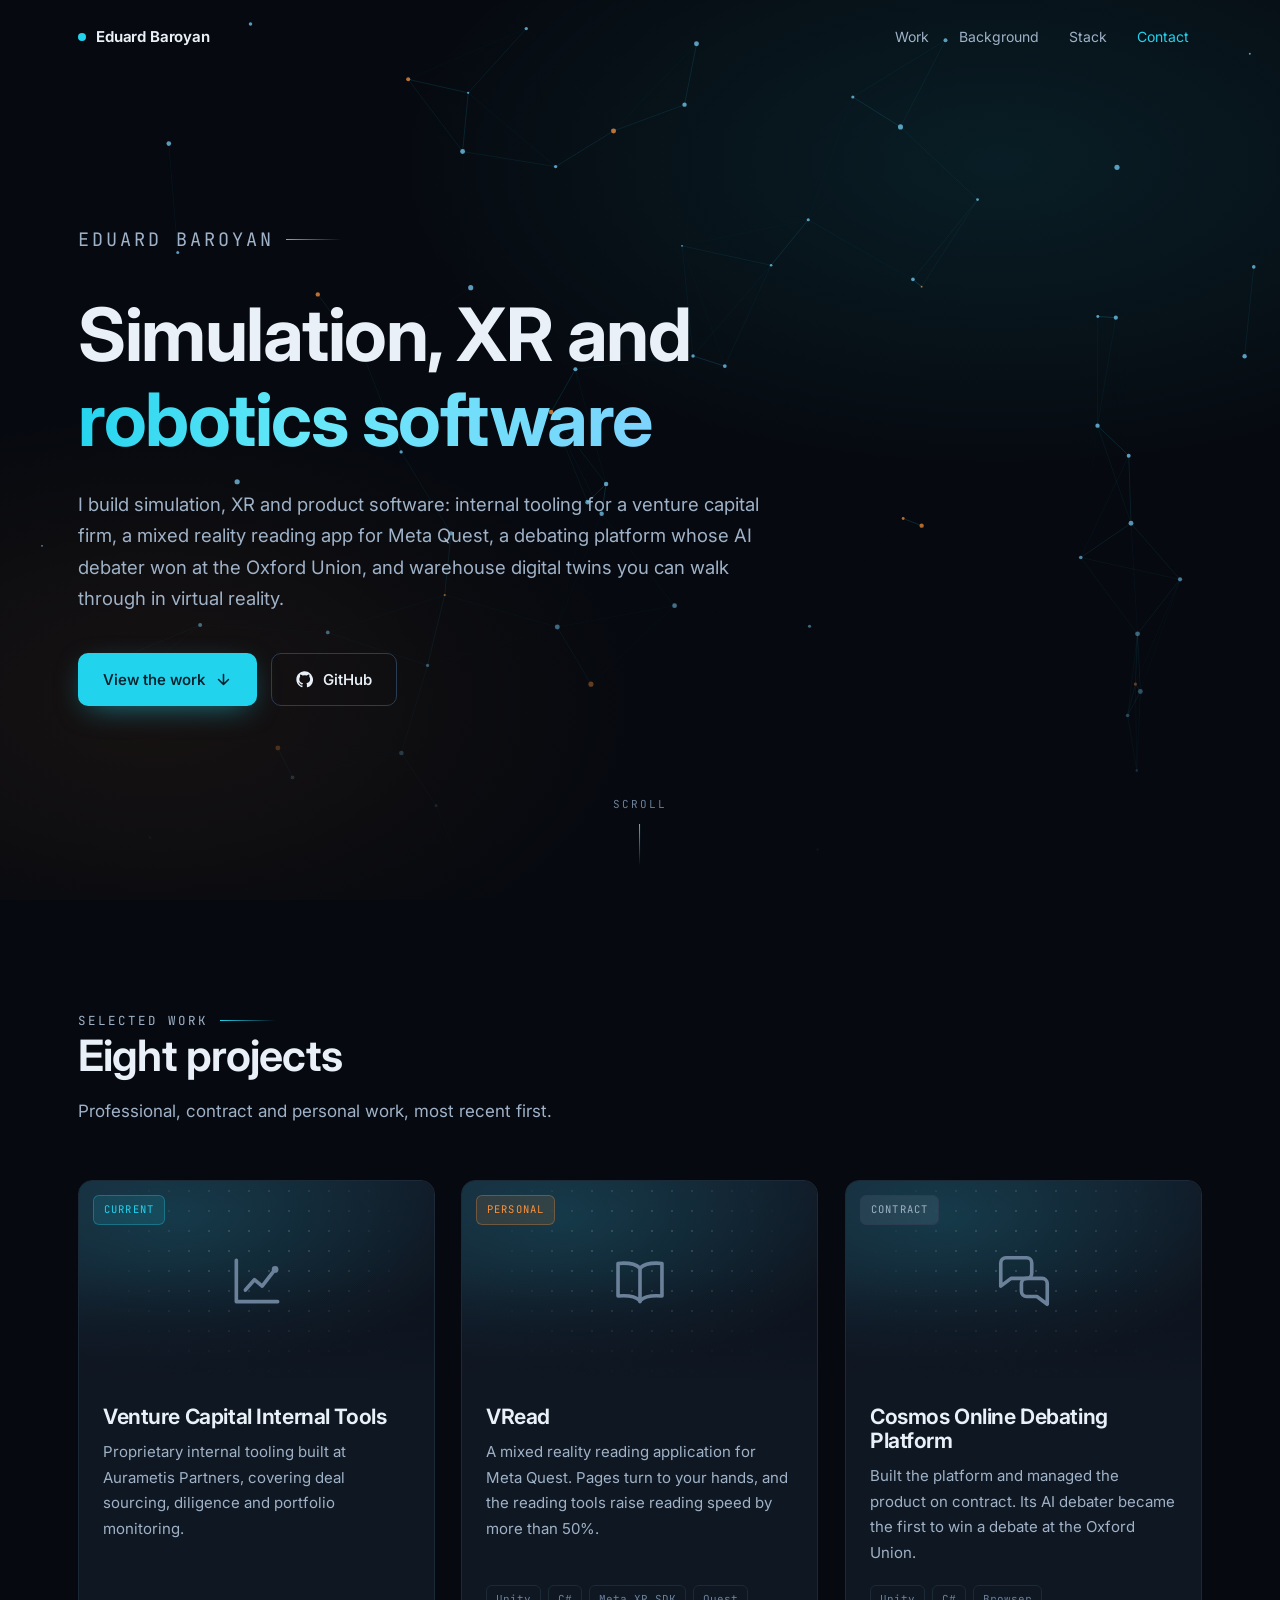
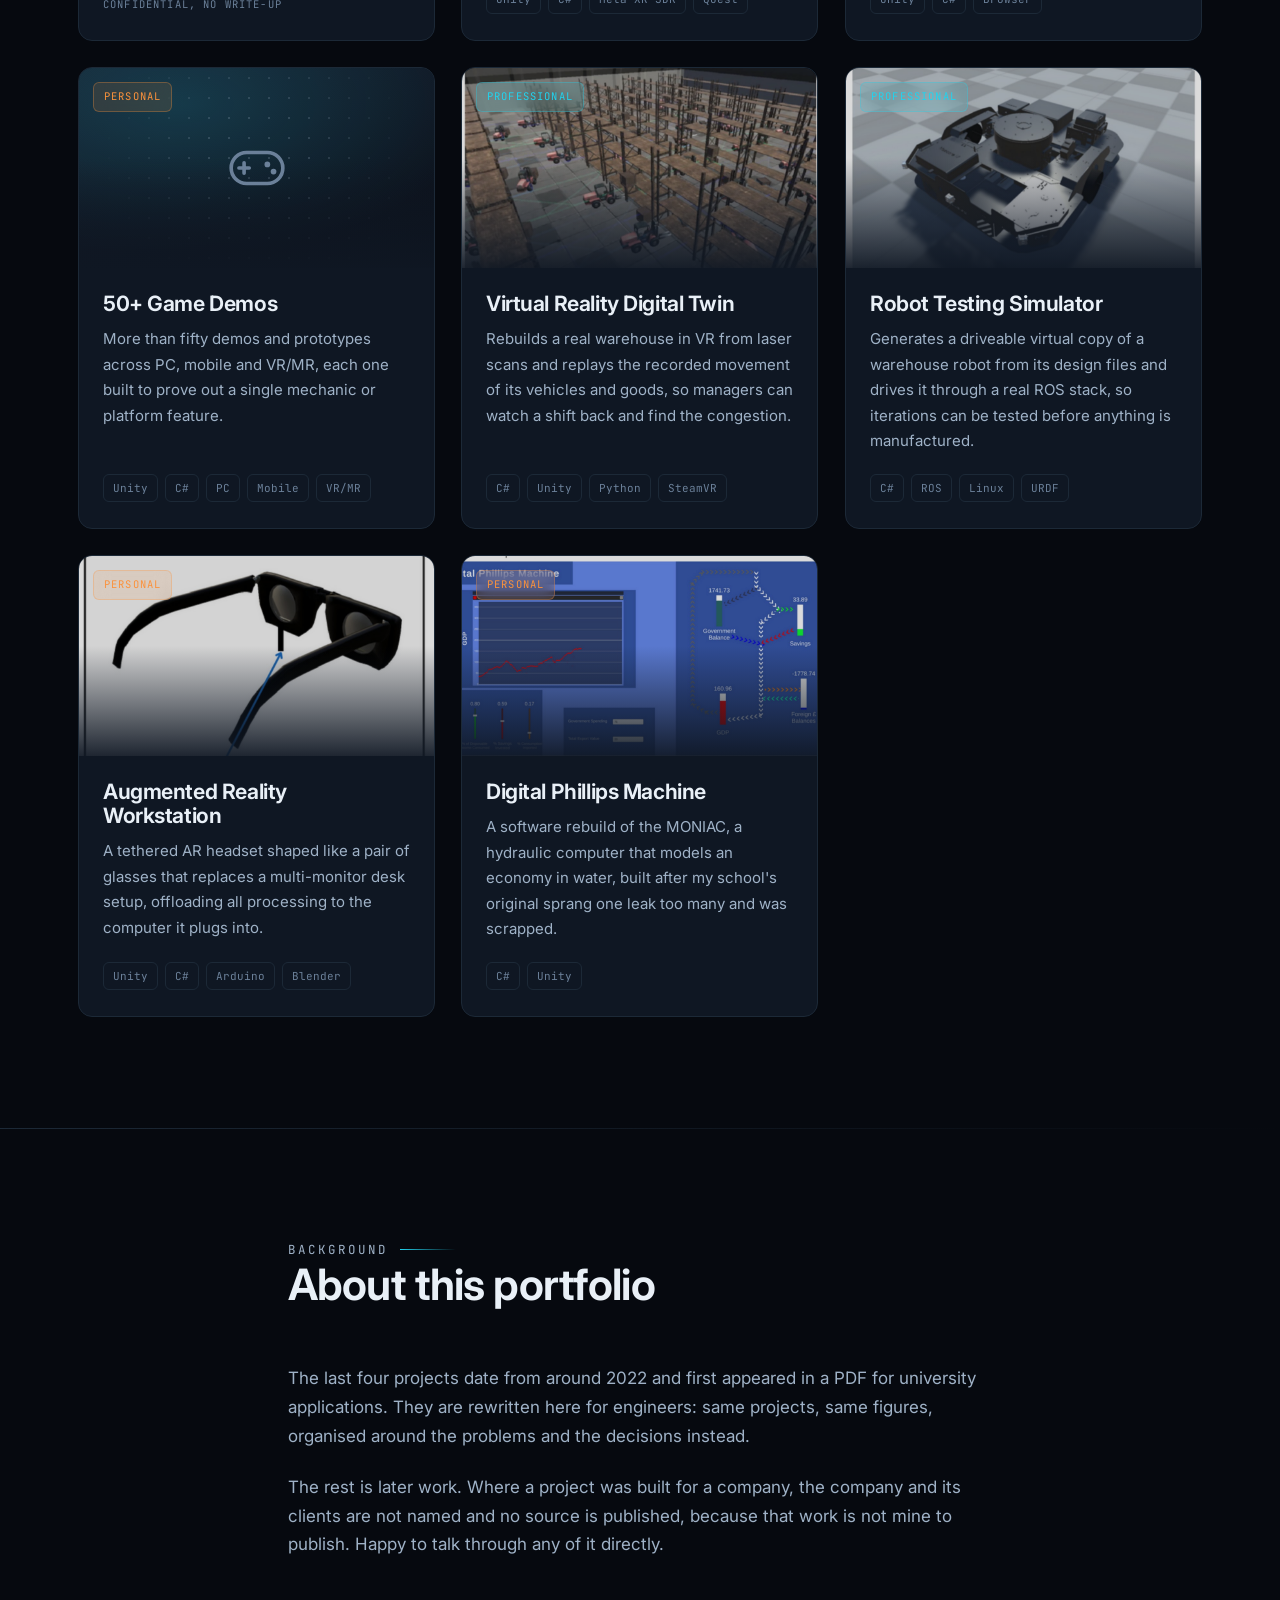
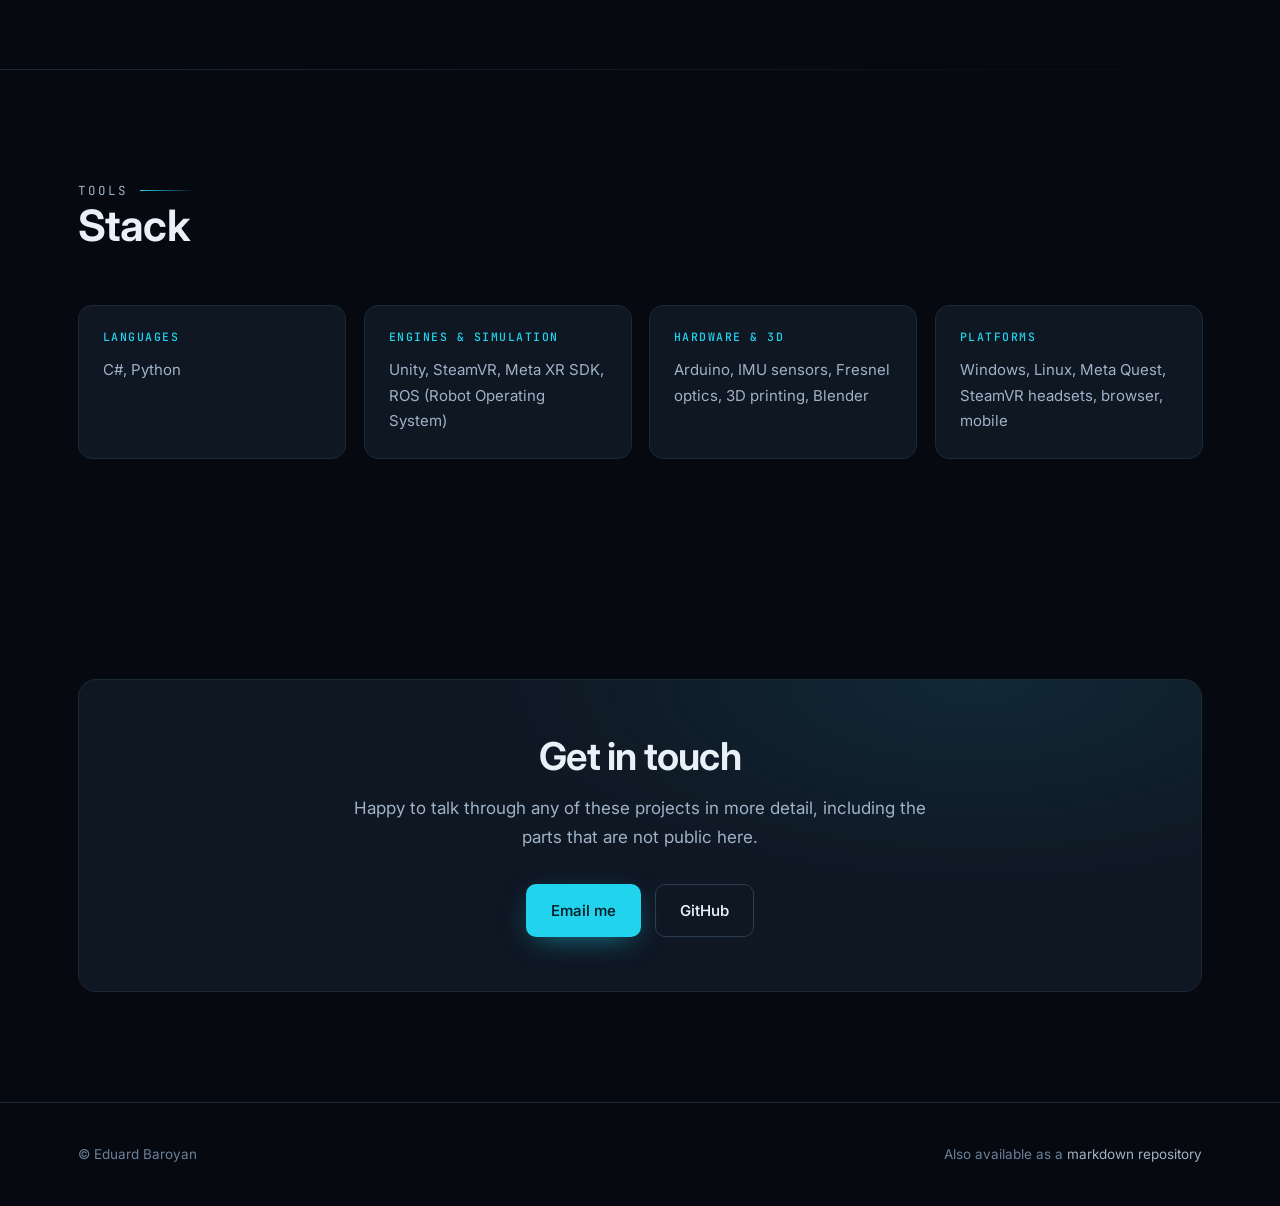
==== commit 2b58667d: "Add four recent projects and tighten the existing write-ups Adds venture capital internal tooling (c" ====
--- a/index.html
+++ b/index.html
@@ -5,12 +5,12 @@
 <meta name="viewport" content="width=device-width, initial-scale=1">
 <script>document.documentElement.className = "js";</script>
 <title>Eduard Baroyan | Engineering &amp; Software Portfolio</title>
-<meta name="description" content="Simulation, XR and robotics software: warehouse digital twins in virtual reality, a ROS robot testing simulator, a custom augmented reality headset, and an economic simulator.">
+<meta name="description" content="Simulation, XR and product software: venture capital internal tooling, a mixed reality reading app for Meta Quest, an online debating platform, warehouse digital twins in virtual reality, and a ROS robot testing simulator.">
 <meta name="author" content="Eduard Baroyan">
 
 <meta property="og:type" content="website">
 <meta property="og:title" content="Eduard Baroyan | Engineering &amp; Software Portfolio">
-<meta property="og:description" content="Simulation, XR and robotics software: warehouse digital twins in virtual reality, a ROS robot testing simulator, a custom augmented reality headset, and an economic simulator.">
+<meta property="og:description" content="Simulation, XR and product software: venture capital internal tooling, a mixed reality reading app for Meta Quest, an online debating platform, and warehouse digital twins in virtual reality.">
 <meta property="og:image" content="https://edbaro23.github.io/assets/img/vr-digital-twin/warehouse-twin.jpg">
 <meta property="og:url" content="https://edbaro23.github.io/">
 <meta name="twitter:card" content="summary_large_image">
@@ -43,10 +43,9 @@
     <p class="eyebrow rise d1">Eduard Baroyan</p>
     <h1 class="rise d2">Simulation, XR and <span class="grad">robotics software</span></h1>
     <p class="rise d3">
-      I build software that makes physical systems easier to understand before you commit to them:
-      warehouse digital twins you can walk through in virtual reality, a robot simulator that lets a
-      design be tested before it is manufactured, an augmented reality headset assembled from an Arduino
-      and a phone screen, and an economic simulator rebuilt from a hydraulic machine that was thrown away.
+      I build simulation, XR and product software: internal tooling for a venture capital firm, a mixed
+      reality reading app for Meta Quest, a debating platform whose AI debater won at the Oxford Union,
+      and warehouse digital twins you can walk through in virtual reality.
     </p>
     <div class="cta-row rise d4">
       <a class="btn btn--primary" href="#work">
@@ -69,14 +68,97 @@
   <div class="shell">
     <div class="section-head reveal">
       <p class="eyebrow">Selected work</p>
-      <h2>Four projects</h2>
+      <h2>Eight projects</h2>
       <p>
-        Two were built professionally, in the digital division of a logistics group. Two were built in my
-        own time. Each write-up covers the problem, the decisions behind the build, and where it ended up.
+        Professional, contract and personal work, most recent first.
       </p>
     </div>
 
     <div class="grid">
+
+      <div class="card card--static reveal">
+        <div class="card__media card__media--glyph">
+          <span class="tag tag--pro">Current</span>
+          <svg viewBox="0 0 24 24" fill="none" stroke="currentColor" stroke-width="1.4" stroke-linecap="round" stroke-linejoin="round" aria-hidden="true">
+            <path d="M4 4v16h16"/>
+            <path d="M7.5 15.5l3.5-4 3 2.5 5-6.5"/>
+            <circle cx="19" cy="7.5" r="1.3" fill="currentColor" stroke="none"/>
+          </svg>
+        </div>
+        <div class="card__body">
+          <h3>Venture Capital Internal Tools</h3>
+          <p>
+            Proprietary internal tooling built at Aurametis Partners, covering deal sourcing, diligence
+            and portfolio monitoring.
+          </p>
+          <div class="stack-row">
+            <span class="card__note">Confidential, no write-up</span>
+          </div>
+        </div>
+      </div>
+
+      <a class="card reveal" data-delay="90" href="projects/vread.html">
+        <div class="card__media card__media--glyph">
+          <span class="tag tag--personal">Personal</span>
+          <svg viewBox="0 0 24 24" fill="none" stroke="currentColor" stroke-width="1.4" stroke-linecap="round" stroke-linejoin="round" aria-hidden="true">
+            <path d="M12 7v13"/>
+            <path d="M12 7C10.3 5.4 7.7 4.8 3.5 5.2v12.6c4.2-.4 6.8.2 8.5 1.8"/>
+            <path d="M12 7c1.7-1.6 4.3-2.2 8.5-1.8v12.6c-4.2-.4-6.8.2-8.5 1.8"/>
+          </svg>
+        </div>
+        <div class="card__body">
+          <h3>VRead <span class="arrow">&rarr;</span></h3>
+          <p>
+            A mixed reality reading application for Meta Quest. Pages turn to your hands, and the reading
+            tools raise reading speed by more than 50%.
+          </p>
+          <div class="stack-row">
+            <span class="chip">Unity</span><span class="chip">C#</span><span class="chip">Meta XR SDK</span><span class="chip">Quest</span>
+          </div>
+        </div>
+      </a>
+
+      <a class="card reveal" href="projects/cosmos-debating-platform.html">
+        <div class="card__media card__media--glyph">
+          <span class="tag tag--contract">Contract</span>
+          <svg viewBox="0 0 24 24" fill="none" stroke="currentColor" stroke-width="1.4" stroke-linecap="round" stroke-linejoin="round" aria-hidden="true">
+            <path d="M3 5a2 2 0 0 1 2-2h8a2 2 0 0 1 2 2v4a2 2 0 0 1-2 2H7l-4 3V5z"/>
+            <path d="M21 13a2 2 0 0 0-2-2h-6a2 2 0 0 0-2 2v3a2 2 0 0 0 2 2h4l4 3v-8z"/>
+          </svg>
+        </div>
+        <div class="card__body">
+          <h3>Cosmos Online Debating Platform <span class="arrow">&rarr;</span></h3>
+          <p>
+            Built the platform and managed the product on contract. Its AI debater became the first to win
+            a debate at the Oxford Union.
+          </p>
+          <div class="stack-row">
+            <span class="chip">Unity</span><span class="chip">C#</span><span class="chip">Browser</span>
+          </div>
+        </div>
+      </a>
+
+      <a class="card reveal" data-delay="90" href="projects/game-demos.html">
+        <div class="card__media card__media--glyph">
+          <span class="tag tag--personal">Personal</span>
+          <svg viewBox="0 0 24 24" fill="none" stroke="currentColor" stroke-width="1.4" stroke-linecap="round" stroke-linejoin="round" aria-hidden="true">
+            <rect x="2" y="6" width="20" height="12" rx="6"/>
+            <path d="M7 10v4M5 12h4"/>
+            <circle cx="16" cy="10.6" r="1.1" fill="currentColor" stroke="none"/>
+            <circle cx="18.4" cy="13.4" r="1.1" fill="currentColor" stroke="none"/>
+          </svg>
+        </div>
+        <div class="card__body">
+          <h3>50+ Game Demos <span class="arrow">&rarr;</span></h3>
+          <p>
+            More than fifty demos and prototypes across PC, mobile and VR/MR, each one built to prove out a
+            single mechanic or platform feature.
+          </p>
+          <div class="stack-row">
+            <span class="chip">Unity</span><span class="chip">C#</span><span class="chip">PC</span><span class="chip">Mobile</span><span class="chip">VR/MR</span>
+          </div>
+        </div>
+      </a>
 
       <a class="card reveal" href="projects/vr-digital-twin.html">
         <div class="card__media">
@@ -160,20 +242,14 @@
     </div>
     <div class="prose reveal">
       <p>
-        These projects started life as a PDF I put together around 2022 for university applications, and it
-        read like one: a cover letter, a &ldquo;skills gained&rdquo; section, and a lot of deference.
-        This site is that work rewritten for engineers: the same projects and the same figures, reorganised
-        around the problems, the trade-offs and the outcomes.
+        The last four projects date from around 2022 and first appeared in a PDF for university
+        applications. They are rewritten here for engineers: same projects, same figures, organised around
+        the problems and the decisions instead.
       </p>
       <p>
-        The projects themselves date from that period, so read them as a record of what I built then rather
-        than a description of what I am working on now.
-      </p>
-      <p>
-        The two professional projects were built for a company that is not named here, and its clients are
-        not named either. No source code is published, since that work is the property of my employer at the
-        time. The write-ups are detailed enough to stand on their own, and I am happy to talk through any of
-        the implementations directly.
+        The rest is later work. Where a project was built for a company, the company and its clients are
+        not named and no source is published, because that work is not mine to publish. Happy to talk
+        through any of it directly.
       </p>
     </div>
   </div>
@@ -189,9 +265,9 @@
     </div>
     <div class="stack-grid">
       <div class="stack-card reveal"><h4>Languages</h4><p>C#, Python</p></div>
-      <div class="stack-card reveal" data-delay="70"><h4>Engines &amp; simulation</h4><p>Unity, SteamVR, ROS (Robot Operating System)</p></div>
+      <div class="stack-card reveal" data-delay="70"><h4>Engines &amp; simulation</h4><p>Unity, SteamVR, Meta XR SDK, ROS (Robot Operating System)</p></div>
       <div class="stack-card reveal" data-delay="140"><h4>Hardware &amp; 3D</h4><p>Arduino, IMU sensors, Fresnel optics, 3D printing, Blender</p></div>
-      <div class="stack-card reveal" data-delay="210"><h4>Platforms</h4><p>Windows, Linux, HTC Vive and other SteamVR headsets</p></div>
+      <div class="stack-card reveal" data-delay="210"><h4>Platforms</h4><p>Windows, Linux, Meta Quest, SteamVR headsets, browser, mobile</p></div>
     </div>
   </div>
 </section>
--- a/assets/css/style.css
+++ b/assets/css/style.css
@@ -1,5 +1,5 @@
 /* ============================================================
-   Eduard Baroyan, engineering portfolio
+   Eduard Baroyan — engineering portfolio
    ============================================================ */
 
 :root {
@@ -384,6 +384,58 @@
 
 .tag--pro { background: var(--accent-soft); color: var(--accent); border: 1px solid rgba(34, 211, 238, 0.3); }
 .tag--personal { background: var(--warm-soft); color: var(--warm); border: 1px solid rgba(251, 146, 60, 0.3); }
+.tag--contract { background: rgba(159, 178, 199, 0.12); color: var(--text-dim); border: 1px solid var(--border-hi); }
+
+/* Projects with no figure to show get a drawn panel instead of a photograph. */
+
+.card__media--glyph {
+  display: grid;
+  place-items: center;
+  background:
+    radial-gradient(420px 210px at 28% 18%, rgba(34, 211, 238, 0.16), transparent 72%),
+    linear-gradient(158deg, var(--surface-hi), var(--bg-soft));
+}
+
+.card__media--glyph::before {
+  content: "";
+  position: absolute;
+  inset: 0;
+  background-image: radial-gradient(rgba(159, 178, 199, 0.22) 1px, transparent 1px);
+  background-size: 20px 20px;
+  -webkit-mask-image: radial-gradient(circle at 50% 45%, #000 25%, transparent 76%);
+  mask-image: radial-gradient(circle at 50% 45%, #000 25%, transparent 76%);
+}
+
+.card__media--glyph svg {
+  position: relative;
+  z-index: 1;
+  width: 62px;
+  height: 62px;
+  color: var(--text-faint);
+  transition: transform 0.6s var(--ease), color 0.4s;
+}
+
+.card:hover .card__media--glyph svg { transform: scale(1.07); color: var(--accent); }
+
+/* A card with no page behind it, so nothing should suggest it is clickable. */
+
+.card--static { cursor: default; }
+
+.card--static:hover {
+  transform: none;
+  border-color: var(--border);
+  box-shadow: none;
+}
+
+.card--static:hover .card__media--glyph svg { transform: none; color: var(--text-faint); }
+
+.card__note {
+  font-family: var(--mono);
+  font-size: 10.5px;
+  letter-spacing: 0.11em;
+  text-transform: uppercase;
+  color: var(--text-faint);
+}
 
 .card__body { padding: 24px 24px 26px; display: flex; flex-direction: column; flex: 1; }
 
@@ -566,7 +618,7 @@
   margin-bottom: 7px;
 }
 
-.meta dd { margin: 0; font-size: 14.5px; color: var(--text); }
+.meta dd { margin: 0; font-size: 14.5px; color: var(--text); overflow-wrap: anywhere; }
 
 /* ---------- project page header ---------- */
 
@@ -599,6 +651,21 @@
   background:
     radial-gradient(700px 320px at 20% 30%, rgba(34, 211, 238, 0.13), transparent 70%),
     linear-gradient(180deg, rgba(6, 9, 15, 0.7) 0%, rgba(6, 9, 15, 0.86) 55%, var(--bg) 100%);
+}
+
+/* Pages with no figure use a drawn grid behind the title instead of a photograph. */
+
+.page-hero--plain::before {
+  content: "";
+  position: absolute;
+  inset: 0;
+  z-index: 0;
+  background-image:
+    linear-gradient(rgba(159, 178, 199, 0.075) 1px, transparent 1px),
+    linear-gradient(90deg, rgba(159, 178, 199, 0.075) 1px, transparent 1px);
+  background-size: 58px 58px;
+  -webkit-mask-image: radial-gradient(120% 90% at 18% 0%, #000 10%, transparent 72%);
+  mask-image: radial-gradient(120% 90% at 18% 0%, #000 10%, transparent 72%);
 }
 
 .page-hero .shell { position: relative; z-index: 2; }
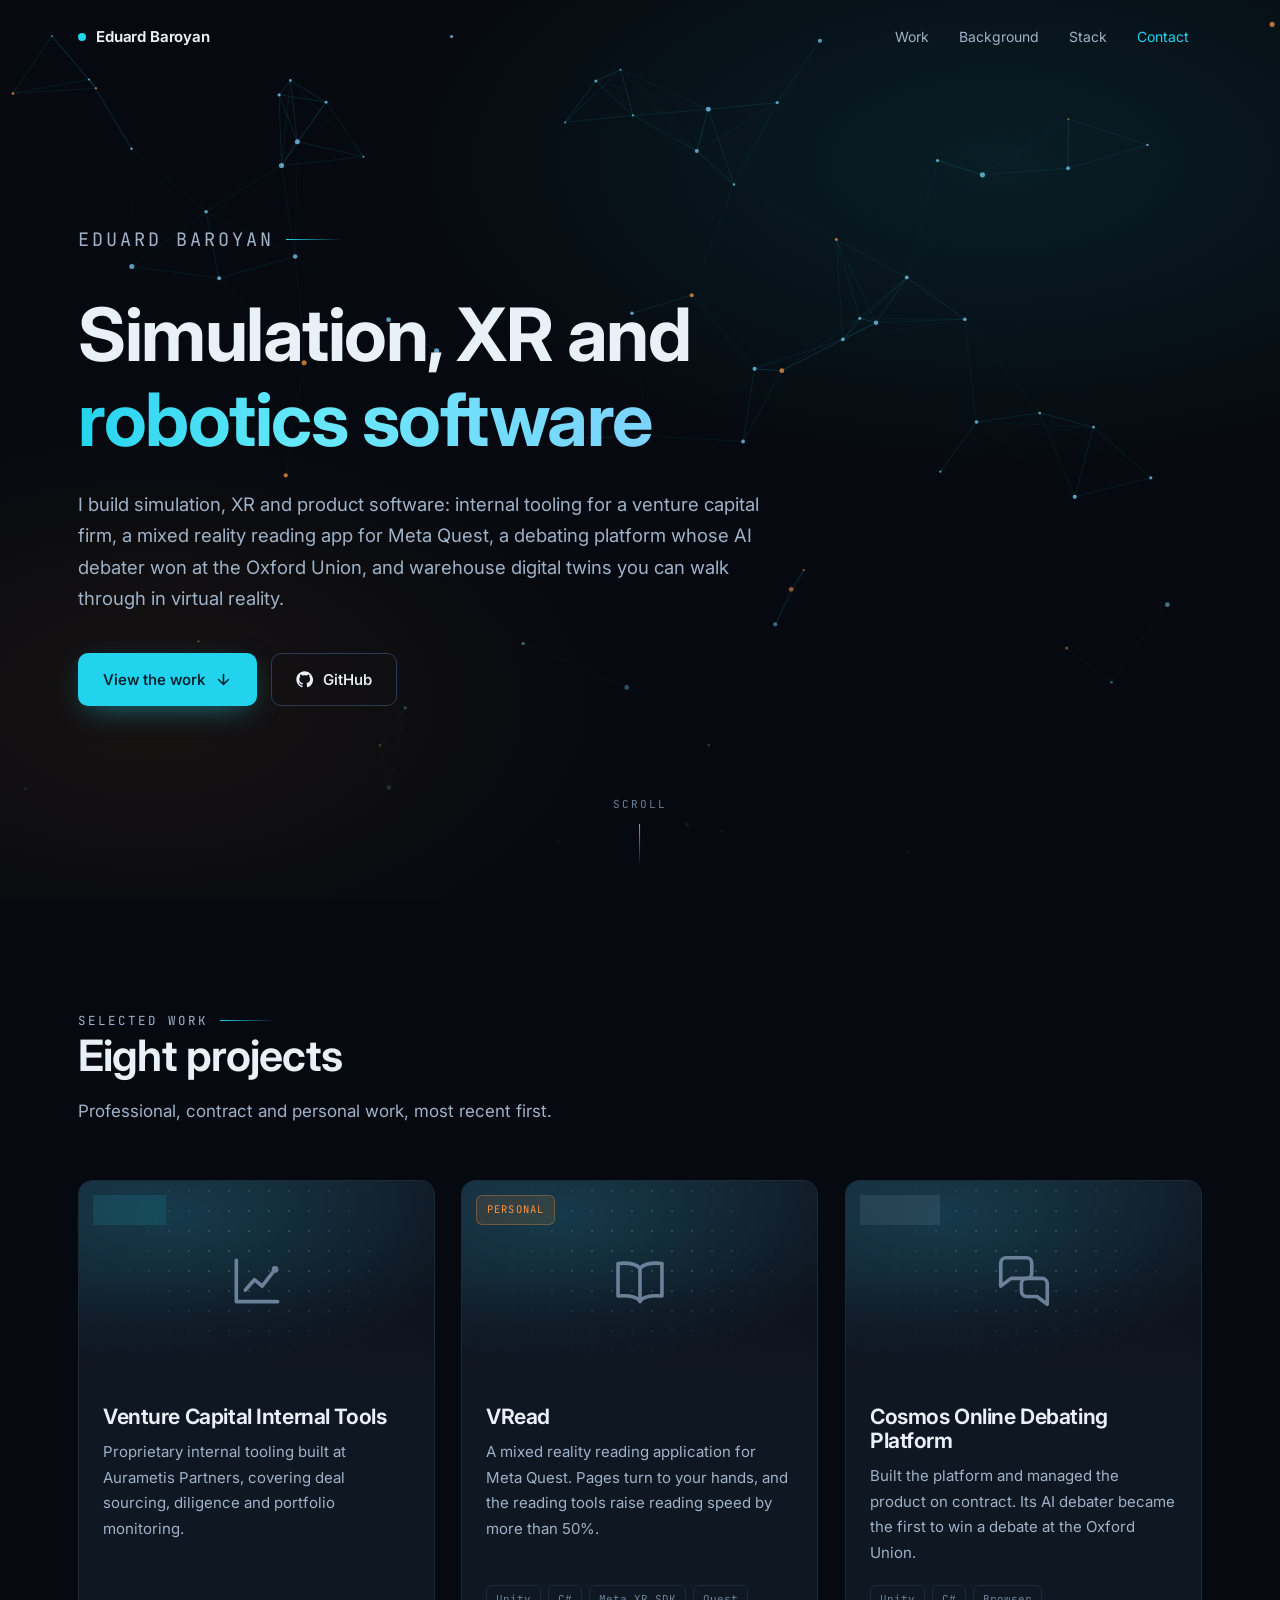
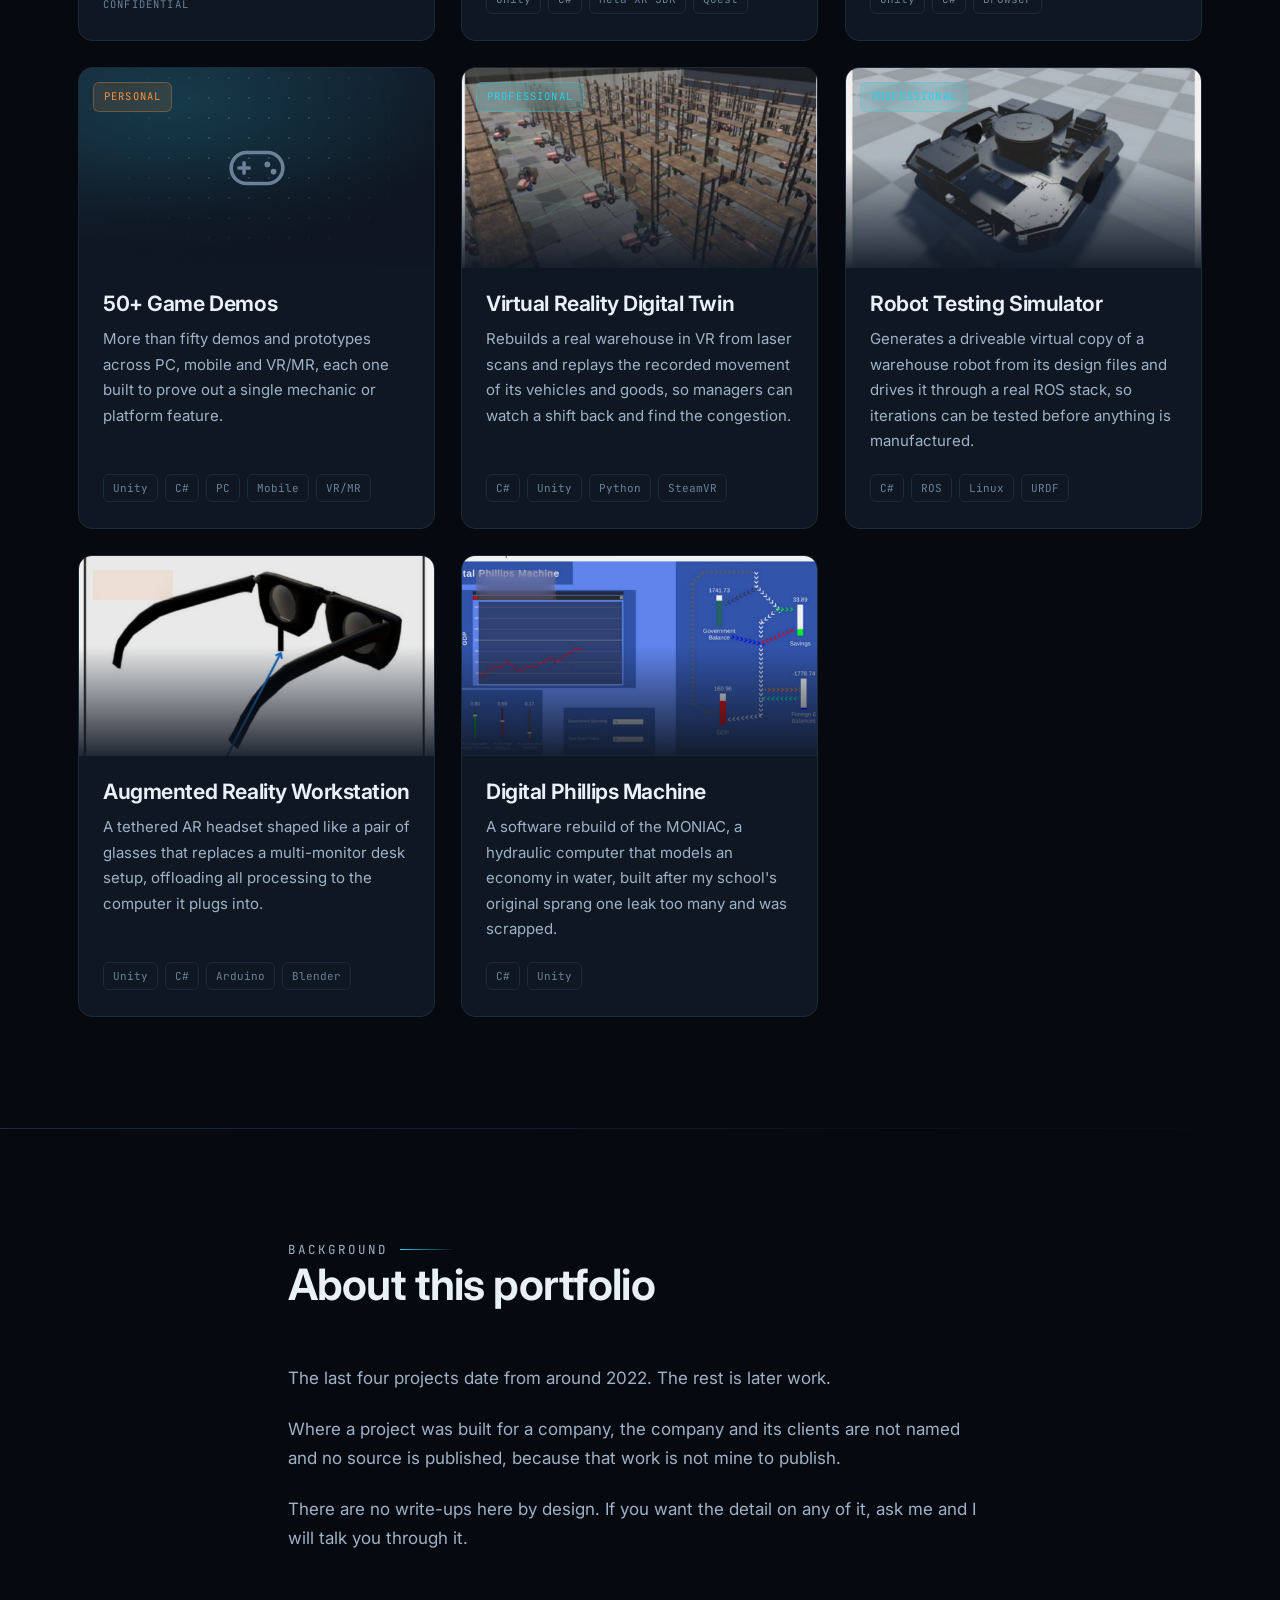
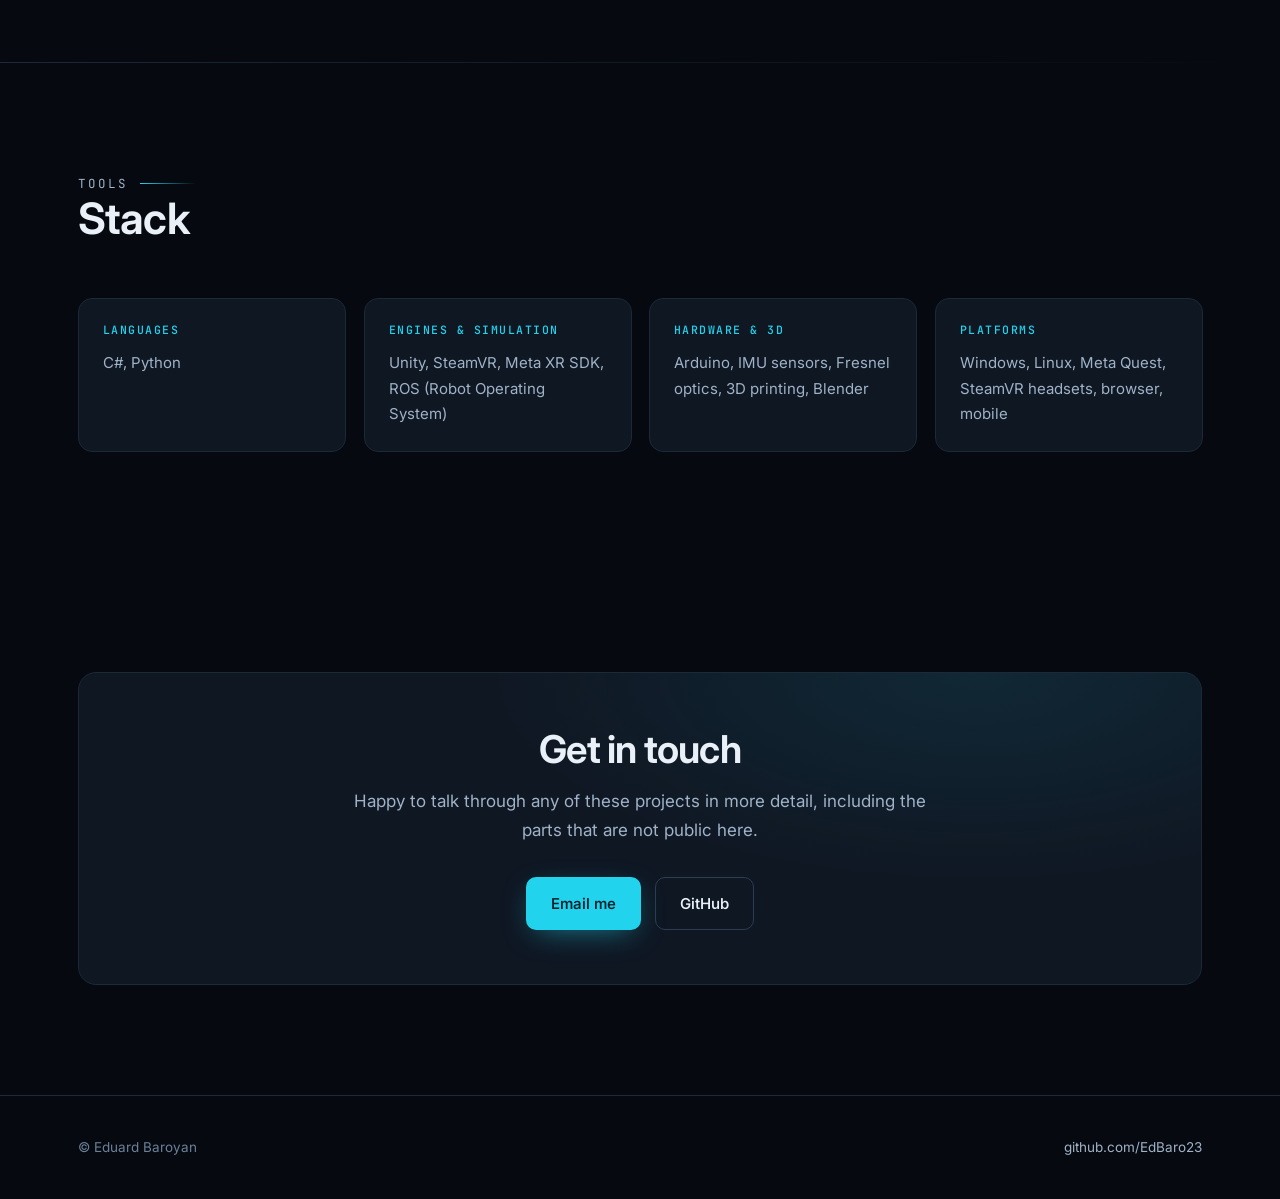
==== commit 74ad997e: "Drop the project pages: the site is now a single page of cards The per-project write-ups are gone, s" ====
--- a/index.html
+++ b/index.html
@@ -76,7 +76,7 @@
 
     <div class="grid">
 
-      <div class="card card--static reveal">
+      <div class="card reveal">
         <div class="card__media card__media--glyph">
           <span class="tag tag--pro">Current</span>
           <svg viewBox="0 0 24 24" fill="none" stroke="currentColor" stroke-width="1.4" stroke-linecap="round" stroke-linejoin="round" aria-hidden="true">
@@ -92,12 +92,12 @@
             and portfolio monitoring.
           </p>
           <div class="stack-row">
-            <span class="card__note">Confidential, no write-up</span>
-          </div>
-        </div>
-      </div>
-
-      <a class="card reveal" data-delay="90" href="projects/vread.html">
+            <span class="card__note">Confidential</span>
+          </div>
+        </div>
+      </div>
+
+      <div class="card reveal" data-delay="90">
         <div class="card__media card__media--glyph">
           <span class="tag tag--personal">Personal</span>
           <svg viewBox="0 0 24 24" fill="none" stroke="currentColor" stroke-width="1.4" stroke-linecap="round" stroke-linejoin="round" aria-hidden="true">
@@ -107,7 +107,7 @@
           </svg>
         </div>
         <div class="card__body">
-          <h3>VRead <span class="arrow">&rarr;</span></h3>
+          <h3>VRead</h3>
           <p>
             A mixed reality reading application for Meta Quest. Pages turn to your hands, and the reading
             tools raise reading speed by more than 50%.
@@ -116,9 +116,9 @@
             <span class="chip">Unity</span><span class="chip">C#</span><span class="chip">Meta XR SDK</span><span class="chip">Quest</span>
           </div>
         </div>
-      </a>
-
-      <a class="card reveal" href="projects/cosmos-debating-platform.html">
+      </div>
+
+      <div class="card reveal">
         <div class="card__media card__media--glyph">
           <span class="tag tag--contract">Contract</span>
           <svg viewBox="0 0 24 24" fill="none" stroke="currentColor" stroke-width="1.4" stroke-linecap="round" stroke-linejoin="round" aria-hidden="true">
@@ -127,7 +127,7 @@
           </svg>
         </div>
         <div class="card__body">
-          <h3>Cosmos Online Debating Platform <span class="arrow">&rarr;</span></h3>
+          <h3>Cosmos Online Debating Platform</h3>
           <p>
             Built the platform and managed the product on contract. Its AI debater became the first to win
             a debate at the Oxford Union.
@@ -136,9 +136,9 @@
             <span class="chip">Unity</span><span class="chip">C#</span><span class="chip">Browser</span>
           </div>
         </div>
-      </a>
-
-      <a class="card reveal" data-delay="90" href="projects/game-demos.html">
+      </div>
+
+      <div class="card reveal" data-delay="90">
         <div class="card__media card__media--glyph">
           <span class="tag tag--personal">Personal</span>
           <svg viewBox="0 0 24 24" fill="none" stroke="currentColor" stroke-width="1.4" stroke-linecap="round" stroke-linejoin="round" aria-hidden="true">
@@ -149,7 +149,7 @@
           </svg>
         </div>
         <div class="card__body">
-          <h3>50+ Game Demos <span class="arrow">&rarr;</span></h3>
+          <h3>50+ Game Demos</h3>
           <p>
             More than fifty demos and prototypes across PC, mobile and VR/MR, each one built to prove out a
             single mechanic or platform feature.
@@ -158,15 +158,15 @@
             <span class="chip">Unity</span><span class="chip">C#</span><span class="chip">PC</span><span class="chip">Mobile</span><span class="chip">VR/MR</span>
           </div>
         </div>
-      </a>
-
-      <a class="card reveal" href="projects/vr-digital-twin.html">
+      </div>
+
+      <div class="card reveal">
         <div class="card__media">
           <span class="tag tag--pro">Professional</span>
           <img src="assets/img/vr-digital-twin/warehouse-twin.jpg" alt="Warehouse vehicles moving through the digital twin" loading="lazy" width="1101" height="709">
         </div>
         <div class="card__body">
-          <h3>Virtual Reality Digital Twin <span class="arrow">&rarr;</span></h3>
+          <h3>Virtual Reality Digital Twin</h3>
           <p>
             Rebuilds a real warehouse in VR from laser scans and replays the recorded movement of its
             vehicles and goods, so managers can watch a shift back and find the congestion.
@@ -175,15 +175,15 @@
             <span class="chip">C#</span><span class="chip">Unity</span><span class="chip">Python</span><span class="chip">SteamVR</span>
           </div>
         </div>
-      </a>
-
-      <a class="card reveal" data-delay="90" href="projects/robot-testing-simulator.html">
+      </div>
+
+      <div class="card reveal" data-delay="90">
         <div class="card__media">
           <span class="tag tag--pro">Professional</span>
           <img src="assets/img/robot-testing-simulator/robot-model.jpg" alt="A simulated warehouse robot" loading="lazy" width="1106" height="776">
         </div>
         <div class="card__body">
-          <h3>Robot Testing Simulator <span class="arrow">&rarr;</span></h3>
+          <h3>Robot Testing Simulator</h3>
           <p>
             Generates a driveable virtual copy of a warehouse robot from its design files and drives it
             through a real ROS stack, so iterations can be tested before anything is manufactured.
@@ -192,15 +192,15 @@
             <span class="chip">C#</span><span class="chip">ROS</span><span class="chip">Linux</span><span class="chip">URDF</span>
           </div>
         </div>
-      </a>
-
-      <a class="card reveal" href="projects/ar-workstation.html">
+      </div>
+
+      <div class="card reveal">
         <div class="card__media">
           <span class="tag tag--personal">Personal</span>
           <img src="assets/img/ar-workstation/headset-render-angled.jpg" alt="Render of the augmented reality glasses" loading="lazy" width="1092" height="688">
         </div>
         <div class="card__body">
-          <h3>Augmented Reality Workstation <span class="arrow">&rarr;</span></h3>
+          <h3>Augmented Reality Workstation</h3>
           <p>
             A tethered AR headset shaped like a pair of glasses that replaces a multi-monitor desk setup,
             offloading all processing to the computer it plugs into.
@@ -209,15 +209,15 @@
             <span class="chip">Unity</span><span class="chip">C#</span><span class="chip">Arduino</span><span class="chip">Blender</span>
           </div>
         </div>
-      </a>
-
-      <a class="card reveal" data-delay="90" href="projects/digital-phillips-machine.html">
+      </div>
+
+      <div class="card reveal" data-delay="90">
         <div class="card__media">
           <span class="tag tag--personal">Personal</span>
           <img src="assets/img/digital-phillips-machine/app.jpg" alt="The Digital Phillips Machine application" loading="lazy" width="1400" height="676">
         </div>
         <div class="card__body">
-          <h3>Digital Phillips Machine <span class="arrow">&rarr;</span></h3>
+          <h3>Digital Phillips Machine</h3>
           <p>
             A software rebuild of the MONIAC, a hydraulic computer that models an economy in water,
             built after my school's original sprang one leak too many and was scrapped.
@@ -226,7 +226,7 @@
             <span class="chip">C#</span><span class="chip">Unity</span>
           </div>
         </div>
-      </a>
+      </div>
 
     </div>
   </div>
@@ -242,14 +242,15 @@
     </div>
     <div class="prose reveal">
       <p>
-        The last four projects date from around 2022 and first appeared in a PDF for university
-        applications. They are rewritten here for engineers: same projects, same figures, organised around
-        the problems and the decisions instead.
-      </p>
-      <p>
-        The rest is later work. Where a project was built for a company, the company and its clients are
-        not named and no source is published, because that work is not mine to publish. Happy to talk
-        through any of it directly.
+        The last four projects date from around 2022. The rest is later work.
+      </p>
+      <p>
+        Where a project was built for a company, the company and its clients are not named and no source
+        is published, because that work is not mine to publish.
+      </p>
+      <p>
+        There are no write-ups here by design. If you want the detail on any of it, ask me and I will
+        talk you through it.
       </p>
     </div>
   </div>
@@ -294,7 +295,7 @@
   <div class="shell">
     <div class="foot-row">
       <span>&copy; Eduard Baroyan</span>
-      <span>Also available as a <a href="https://github.com/EdBaro23/engineering-portfolio">markdown repository</a></span>
+      <span><a href="https://github.com/EdBaro23">github.com/EdBaro23</a></span>
     </div>
   </div>
 </footer>
--- a/assets/css/style.css
+++ b/assets/css/style.css
@@ -325,6 +325,9 @@
   gap: 26px;
 }
 
+/* Cards are presentational: there are no project pages behind them, so nothing
+   here should behave or read as clickable. */
+
 .card {
   position: relative;
   display: flex;
@@ -334,13 +337,6 @@
   border-radius: var(--radius);
   overflow: hidden;
   color: inherit;
-  transition: transform 0.45s var(--ease), border-color 0.35s, box-shadow 0.45s;
-}
-
-.card:hover {
-  transform: translateY(-7px);
-  border-color: var(--border-hi);
-  box-shadow: 0 26px 60px -30px rgba(0, 0, 0, 0.95), 0 0 0 1px rgba(34, 211, 238, 0.14);
 }
 
 .card__media {
@@ -354,11 +350,8 @@
   width: 100%;
   height: 100%;
   object-fit: cover;
-  transition: transform 0.7s var(--ease), filter 0.5s;
-  filter: saturate(0.92) brightness(0.86);
-}
-
-.card:hover .card__media img { transform: scale(1.06); filter: saturate(1.05) brightness(1); }
+  filter: saturate(1) brightness(0.95);
+}
 
 .card__media::after {
   content: "";
@@ -412,22 +405,7 @@
   width: 62px;
   height: 62px;
   color: var(--text-faint);
-  transition: transform 0.6s var(--ease), color 0.4s;
-}
-
-.card:hover .card__media--glyph svg { transform: scale(1.07); color: var(--accent); }
-
-/* A card with no page behind it, so nothing should suggest it is clickable. */
-
-.card--static { cursor: default; }
-
-.card--static:hover {
-  transform: none;
-  border-color: var(--border);
-  box-shadow: none;
-}
-
-.card--static:hover .card__media--glyph svg { transform: none; color: var(--text-faint); }
+}
 
 .card__note {
   font-family: var(--mono);
@@ -442,22 +420,7 @@
 .card__body h3 {
   font-size: 1.32rem;
   margin-bottom: 10px;
-  display: flex;
-  align-items: center;
-  gap: 9px;
-  transition: color 0.25s;
-}
-
-.card:hover .card__body h3 { color: var(--accent); }
-
-.card__body h3 .arrow {
-  opacity: 0;
-  transform: translateX(-6px);
-  transition: opacity 0.3s, transform 0.3s var(--ease);
-  font-size: 1rem;
-}
-
-.card:hover .card__body h3 .arrow { opacity: 1; transform: translateX(0); }
+}
 
 .card__body p {
   color: var(--text-dim);
@@ -475,10 +438,7 @@
   border: 1px solid var(--border);
   border-radius: 6px;
   padding: 4px 9px;
-  transition: border-color 0.3s, color 0.3s;
-}
-
-.card:hover .chip { border-color: var(--border-hi); color: var(--text-dim); }
+}
 
 /* ---------- stack table ---------- */
 
@@ -510,220 +470,12 @@
 
 .stack-card p { margin: 0; color: var(--text-dim); font-size: 15px; }
 
-/* ---------- prose (project pages) ---------- */
+/* ---------- prose ---------- */
 
 .prose { max-width: 760px; }
 .prose > * + * { margin-top: 22px; }
-
-.prose h2 {
-  font-size: 1.72rem;
-  margin-top: 64px;
-  padding-top: 4px;
-  scroll-margin-top: 100px;
-}
-
-.prose h3 { font-size: 1.2rem; margin-top: 40px; }
-
 .prose p { color: var(--text-dim); margin-bottom: 0; }
 .prose strong { color: var(--text); font-weight: 600; }
-
-.prose ul { color: var(--text-dim); padding-left: 0; list-style: none; }
-
-.prose ul li {
-  position: relative;
-  padding-left: 26px;
-  margin-bottom: 13px;
-}
-
-.prose ul li::before {
-  content: "";
-  position: absolute;
-  left: 3px;
-  top: 11px;
-  width: 7px;
-  height: 7px;
-  border-radius: 2px;
-  background: var(--accent);
-  opacity: 0.75;
-}
-
-.lead {
-  font-size: 1.2rem;
-  color: var(--text) !important;
-  border-left: 2px solid var(--accent);
-  padding-left: 22px;
-}
-
-/* figures */
-
-figure { margin: 46px 0; }
-
-figure img {
-  width: 100%;
-  border-radius: 12px;
-  border: 1px solid var(--border);
-  cursor: zoom-in;
-  transition: transform 0.5s var(--ease), border-color 0.3s;
-}
-
-figure img:hover { transform: scale(1.012); border-color: var(--border-hi); }
-
-figcaption {
-  color: var(--text-faint);
-  font-size: 13.5px;
-  line-height: 1.6;
-  margin-top: 14px;
-  padding-left: 15px;
-  border-left: 2px solid var(--border);
-}
-
-.figure-pair {
-  display: grid;
-  grid-template-columns: 1fr 1fr;
-  gap: 20px;
-  margin: 46px 0;
-}
-
-.figure-pair figure { margin: 0; }
-
-/* Wide figures break out of the prose column. Centred with margin rather than a
-   transform, so the scroll-reveal transform on the same element still works. */
-
-.figure-wide {
-  width: min(1180px, calc(100vw - 56px));
-  margin-left: calc(50% - min(1180px, calc(100vw - 56px)) / 2);
-}
-
-/* meta bar */
-
-.meta {
-  display: grid;
-  grid-template-columns: repeat(auto-fit, minmax(158px, 1fr));
-  gap: 1px;
-  background: var(--border);
-  border: 1px solid var(--border);
-  border-radius: var(--radius);
-  overflow: hidden;
-  margin: 0 0 12px;
-}
-
-.meta div { background: var(--surface); padding: 18px 20px; }
-
-.meta dt {
-  font-family: var(--mono);
-  font-size: 10.5px;
-  letter-spacing: 0.13em;
-  text-transform: uppercase;
-  color: var(--text-faint);
-  margin-bottom: 7px;
-}
-
-.meta dd { margin: 0; font-size: 14.5px; color: var(--text); overflow-wrap: anywhere; }
-
-/* ---------- project page header ---------- */
-
-.page-hero {
-  position: relative;
-  padding: 170px 0 60px;
-  overflow: hidden;
-  border-bottom: 1px solid var(--border);
-}
-
-.page-hero__bg {
-  position: absolute;
-  inset: 0;
-  z-index: 0;
-}
-
-.page-hero__bg img {
-  width: 100%;
-  height: 100%;
-  object-fit: cover;
-  filter: blur(2px) saturate(0.6) brightness(0.34);
-  transform: scale(1.08);
-}
-
-.page-hero::after {
-  content: "";
-  position: absolute;
-  inset: 0;
-  z-index: 1;
-  background:
-    radial-gradient(700px 320px at 20% 30%, rgba(34, 211, 238, 0.13), transparent 70%),
-    linear-gradient(180deg, rgba(6, 9, 15, 0.7) 0%, rgba(6, 9, 15, 0.86) 55%, var(--bg) 100%);
-}
-
-/* Pages with no figure use a drawn grid behind the title instead of a photograph. */
-
-.page-hero--plain::before {
-  content: "";
-  position: absolute;
-  inset: 0;
-  z-index: 0;
-  background-image:
-    linear-gradient(rgba(159, 178, 199, 0.075) 1px, transparent 1px),
-    linear-gradient(90deg, rgba(159, 178, 199, 0.075) 1px, transparent 1px);
-  background-size: 58px 58px;
-  -webkit-mask-image: radial-gradient(120% 90% at 18% 0%, #000 10%, transparent 72%);
-  mask-image: radial-gradient(120% 90% at 18% 0%, #000 10%, transparent 72%);
-}
-
-.page-hero .shell { position: relative; z-index: 2; }
-
-.page-hero h1 {
-  font-size: clamp(2.1rem, 5vw, 3.5rem);
-  max-width: 18ch;
-  margin-bottom: 22px;
-}
-
-.page-hero .lead { border: 0; padding: 0; max-width: 65ch; color: var(--text-dim) !important; }
-
-.back-link {
-  display: inline-flex;
-  align-items: center;
-  gap: 9px;
-  font-family: var(--mono);
-  font-size: 12px;
-  letter-spacing: 0.1em;
-  text-transform: uppercase;
-  color: var(--text-faint);
-  margin-bottom: 26px;
-  transition: color 0.25s, gap 0.25s;
-}
-
-.back-link:hover { color: var(--accent); gap: 14px; }
-
-/* ---------- pager ---------- */
-
-.pager {
-  display: grid;
-  grid-template-columns: repeat(auto-fit, minmax(260px, 1fr));
-  gap: 18px;
-  margin-top: 40px;
-}
-
-.pager a {
-  border: 1px solid var(--border);
-  border-radius: var(--radius);
-  padding: 22px 24px;
-  background: var(--surface);
-  color: var(--text);
-  transition: border-color 0.3s, transform 0.4s var(--ease), background 0.3s;
-}
-
-.pager a:hover { border-color: var(--accent); transform: translateY(-4px); background: var(--surface-hi); }
-
-.pager span {
-  display: block;
-  font-family: var(--mono);
-  font-size: 10.5px;
-  letter-spacing: 0.13em;
-  text-transform: uppercase;
-  color: var(--text-faint);
-  margin-bottom: 8px;
-}
-
-.pager strong { font-weight: 600; font-size: 1.05rem; }
 
 /* ---------- contact ---------- */
 
@@ -754,53 +506,6 @@
 footer a { color: var(--text-dim); }
 footer a:hover { color: var(--accent); }
 
-/* ---------- lightbox ---------- */
-
-.lightbox {
-  position: fixed;
-  inset: 0;
-  z-index: 200;
-  background: rgba(4, 7, 12, 0.95);
-  backdrop-filter: blur(10px);
-  -webkit-backdrop-filter: blur(10px);
-  display: flex;
-  align-items: center;
-  justify-content: center;
-  padding: 40px;
-  opacity: 0;
-  pointer-events: none;
-  transition: opacity 0.3s;
-  cursor: zoom-out;
-}
-
-.lightbox.open { opacity: 1; pointer-events: auto; }
-
-.lightbox img {
-  max-width: 100%;
-  max-height: 100%;
-  border-radius: 10px;
-  border: 1px solid var(--border-hi);
-  transform: scale(0.96);
-  transition: transform 0.35s var(--ease);
-}
-
-.lightbox.open img { transform: scale(1); }
-
-.lightbox__close {
-  position: absolute;
-  top: 22px;
-  right: 26px;
-  color: var(--text-dim);
-  font-size: 30px;
-  line-height: 1;
-  background: none;
-  border: 0;
-  cursor: pointer;
-  padding: 8px;
-}
-
-.lightbox__close:hover { color: var(--accent); }
-
 /* ---------- reveal on scroll ----------
    Only hidden when scripting is available, so the page is fully readable if the
    script fails to load or the observer never fires. */
@@ -827,11 +532,6 @@
 .d5 { animation-delay: 0.5s; }
 
 /* ---------- responsive ---------- */
-
-@media (max-width: 900px) {
-  .figure-wide { width: 100%; margin-left: 0; }
-  .figure-pair { grid-template-columns: 1fr; }
-}
 
 /* the scroll cue only has room on a reasonably tall window */
 @media (max-height: 780px) {
@@ -845,7 +545,6 @@
   .nav { padding: 14px 20px; }
   .nav__links { display: none; }
   .contact-box { padding: 40px 24px; }
-  .page-hero { padding: 130px 0 46px; }
 }
 
 /* ---------- motion preferences ---------- */
